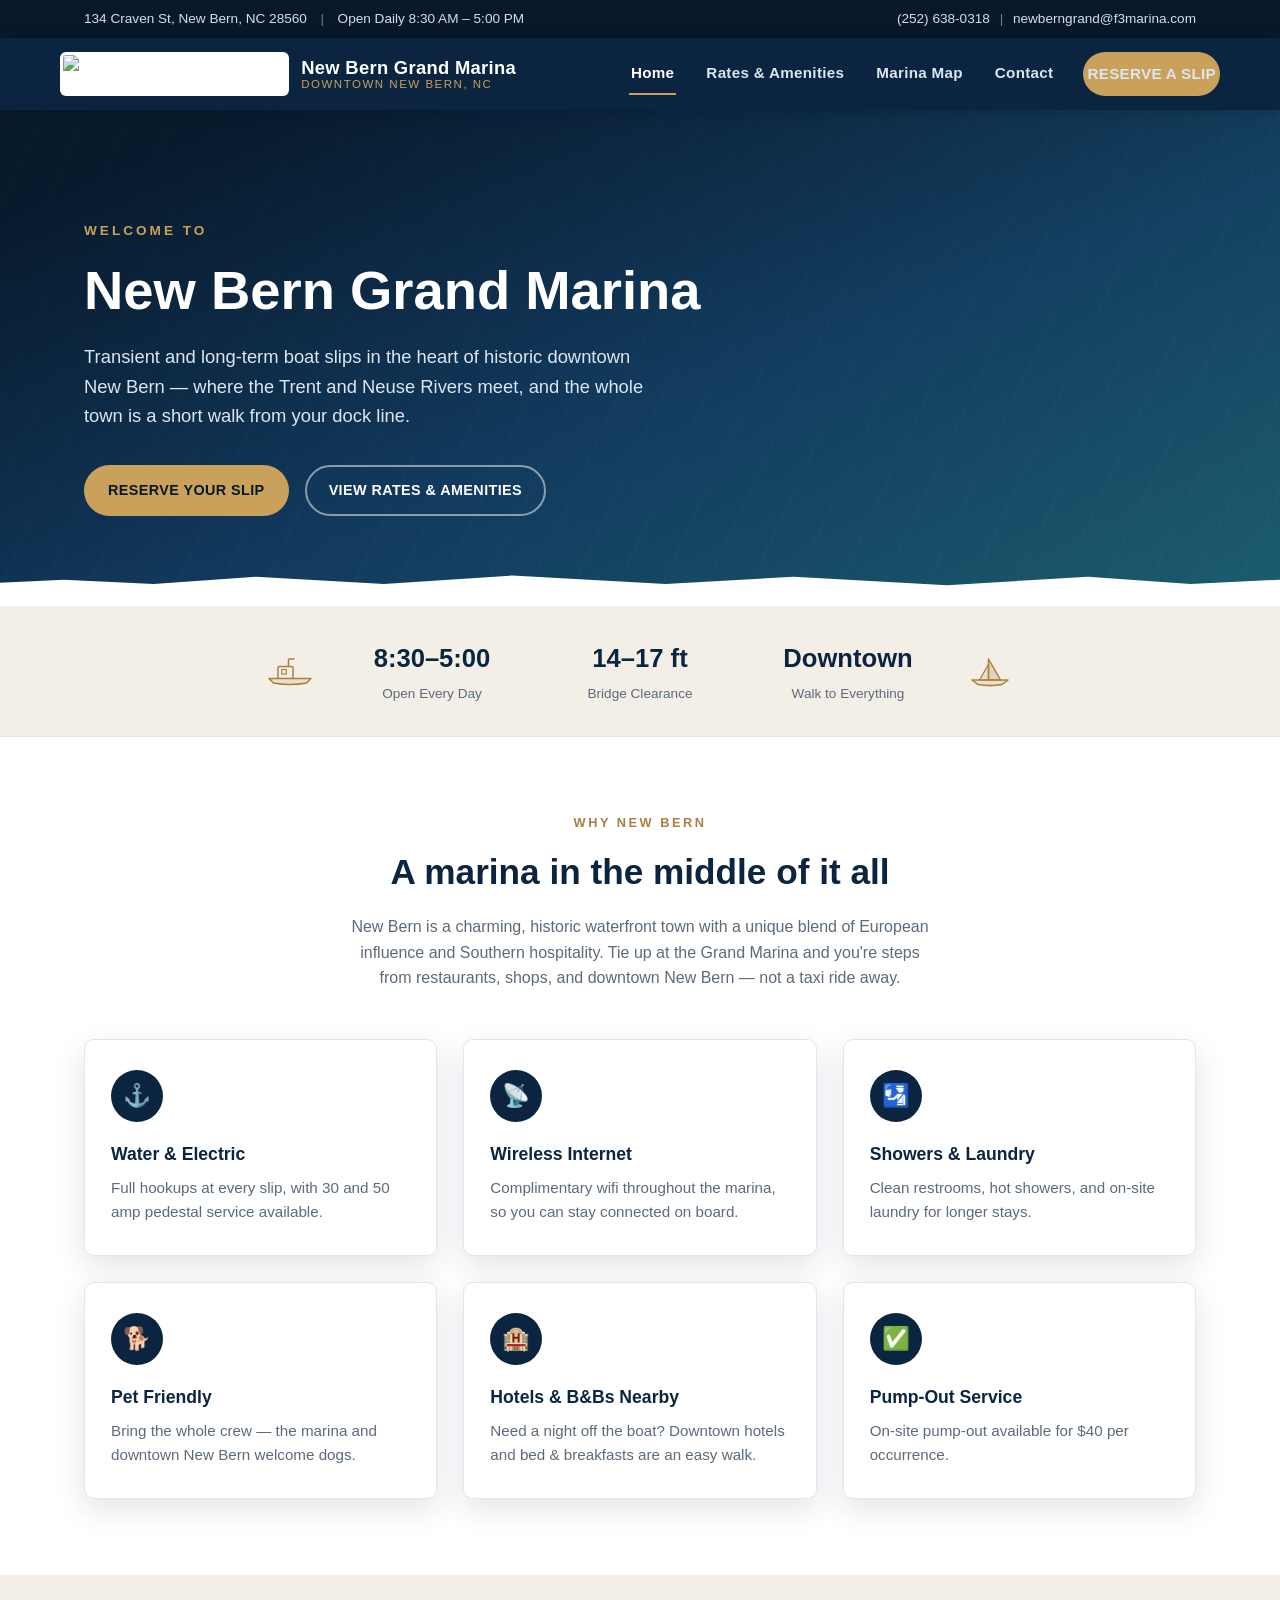
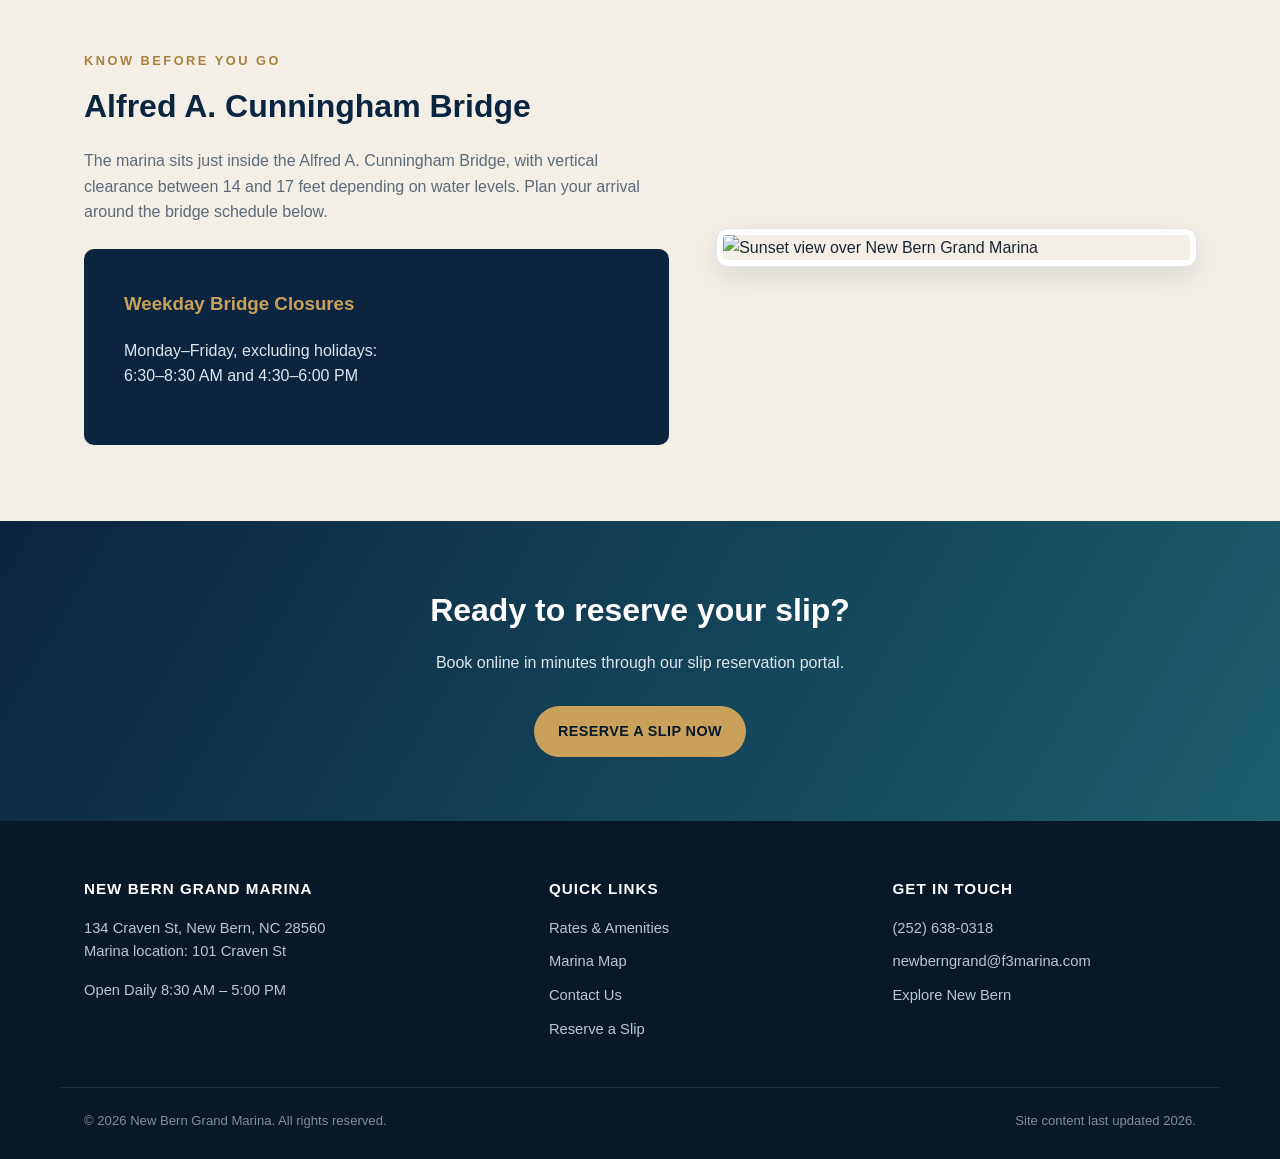
==== index.html @ 6dd8c576 "Remove BoatUS discount stat, add trawler/sailboat bookend icons Co-Authored-By: Claude Sonnet 5 <nor" ====
<!DOCTYPE html>
<html lang="en">
<head>
<meta charset="UTF-8">
<meta name="viewport" content="width=device-width, initial-scale=1.0">
<title>New Bern Grand Marina | Downtown New Bern, NC</title>
<meta name="description" content="New Bern Grand Marina — transient and long-term boat slips in the heart of historic downtown New Bern, North Carolina. Reserve your slip today.">
<link rel="stylesheet" href="style.css">
</head>
<body>

<div class="topbar">
  <div class="container">
    <div>134 Craven St, New Bern, NC 28560 &nbsp;<span class="sep">|</span>&nbsp; Open Daily 8:30 AM &ndash; 5:00 PM</div>
    <div><a href="tel:+12526380318">(252) 638-0318</a> <span class="sep">|</span> <a href="mailto:newberngrand@f3marina.com">newberngrand@f3marina.com</a></div>
  </div>
</div>

<header class="site-header">
  <div class="container nav-wrap">
    <a href="index.html" class="brand">
      <img src="https://nbgmyc.com/wp-content/uploads/2025/06/logo.png" alt="New Bern Grand Marina logo">
      <span class="brand-text">
        <span class="name">New Bern Grand Marina</span>
        <span class="tag">Downtown New Bern, NC</span>
      </span>
    </a>
    <button class="nav-toggle" aria-label="Toggle menu" onclick="document.querySelector('.main-nav').classList.toggle('open')">&#9776;</button>
    <nav class="main-nav">
      <a href="index.html" class="active">Home</a>
      <a href="rates.html">Rates &amp; Amenities</a>
      <a href="marina-map.html">Marina Map</a>
      <a href="contact.html">Contact</a>
      <a href="https://customer.marinago.com/fss2zz08/public" class="btn btn-gold nav-cta" target="_blank" rel="noopener">Reserve a Slip</a>
    </nav>
  </div>
</header>

<section class="hero">
  <div class="container">
    <div class="hero-eyebrow">Welcome to</div>
    <h1>New Bern Grand Marina</h1>
    <p class="lead">Transient and long-term boat slips in the heart of historic downtown New Bern &mdash; where the Trent and Neuse Rivers meet, and the whole town is a short walk from your dock line.</p>
    <div class="hero-ctas">
      <a href="https://customer.marinago.com/fss2zz08/public" class="btn btn-gold" target="_blank" rel="noopener">Reserve Your Slip</a>
      <a href="rates.html" class="btn btn-outline">View Rates &amp; Amenities</a>
    </div>
  </div>
</section>

<div class="facts">
  <div class="container facts-row">
    <div class="boat-icon" aria-hidden="true">
      <svg viewBox="0 0 64 48" xmlns="http://www.w3.org/2000/svg">
        <path d="M4 34 L60 34 L54 40 Q32 44 10 40 Z" fill="currentColor" opacity="0.15"/>
        <path d="M4 34 L60 34 L54 40 Q32 44 10 40 Z" fill="none" stroke="currentColor" stroke-width="2" stroke-linejoin="round"/>
        <path d="M16 34 L16 20 Q16 18 18 18 L34 18 Q36 18 36 20 L36 34" fill="none" stroke="currentColor" stroke-width="2" stroke-linejoin="round"/>
        <rect x="21" y="22" width="6" height="6" fill="none" stroke="currentColor" stroke-width="1.6"/>
        <line x1="30" y1="18" x2="30" y2="8" stroke="currentColor" stroke-width="2"/>
        <line x1="30" y1="8" x2="38" y2="8" stroke="currentColor" stroke-width="2"/>
      </svg>
    </div>
    <div class="fact">
      <div class="num">8:30&ndash;5:00</div>
      <div class="label">Open Every Day</div>
    </div>
    <div class="fact">
      <div class="num">14&ndash;17 ft</div>
      <div class="label">Bridge Clearance</div>
    </div>
    <div class="fact">
      <div class="num">Downtown</div>
      <div class="label">Walk to Everything</div>
    </div>
    <div class="boat-icon" aria-hidden="true">
      <svg viewBox="0 0 64 48" xmlns="http://www.w3.org/2000/svg">
        <path d="M8 36 L56 36 L48 42 Q32 45 16 42 Z" fill="currentColor" opacity="0.15"/>
        <path d="M8 36 L56 36 L48 42 Q32 45 16 42 Z" fill="none" stroke="currentColor" stroke-width="2" stroke-linejoin="round"/>
        <path d="M30 8 L30 36 L46 36 Z" fill="currentColor" opacity="0.25"/>
        <path d="M30 8 L30 36 L46 36 Z" fill="none" stroke="currentColor" stroke-width="2" stroke-linejoin="round"/>
        <path d="M30 15 L30 36 L18 36 Z" fill="currentColor" opacity="0.15"/>
        <path d="M30 15 L30 36 L18 36 Z" fill="none" stroke="currentColor" stroke-width="1.6" stroke-linejoin="round"/>
      </svg>
    </div>
  </div>
</div>

<section>
  <div class="container section-head">
    <div class="eyebrow">Why New Bern</div>
    <h2>A marina in the middle of it all</h2>
    <p>New Bern is a charming, historic waterfront town with a unique blend of European influence and Southern hospitality. Tie up at the Grand Marina and you're steps from restaurants, shops, and downtown New Bern &mdash; not a taxi ride away.</p>
  </div>
  <div class="container grid-3">
    <div class="card">
      <div class="icon">&#9875;</div>
      <h3>Water &amp; Electric</h3>
      <p>Full hookups at every slip, with 30 and 50 amp pedestal service available.</p>
    </div>
    <div class="card">
      <div class="icon">&#128225;</div>
      <h3>Wireless Internet</h3>
      <p>Complimentary wifi throughout the marina, so you can stay connected on board.</p>
    </div>
    <div class="card">
      <div class="icon">&#128706;</div>
      <h3>Showers &amp; Laundry</h3>
      <p>Clean restrooms, hot showers, and on-site laundry for longer stays.</p>
    </div>
    <div class="card">
      <div class="icon">&#128021;</div>
      <h3>Pet Friendly</h3>
      <p>Bring the whole crew &mdash; the marina and downtown New Bern welcome dogs.</p>
    </div>
    <div class="card">
      <div class="icon">&#127976;</div>
      <h3>Hotels &amp; B&amp;Bs Nearby</h3>
      <p>Need a night off the boat? Downtown hotels and bed &amp; breakfasts are an easy walk.</p>
    </div>
    <div class="card">
      <div class="icon">&#9989;</div>
      <h3>Pump-Out Service</h3>
      <p>On-site pump-out available for $40 per occurrence.</p>
    </div>
  </div>
</section>

<section class="alt">
  <div class="container grid-2">
    <div>
      <div class="eyebrow" style="color:var(--gold-dark);text-transform:uppercase;letter-spacing:2.5px;font-weight:700;font-size:0.8rem;margin-bottom:10px;">Know Before You Go</div>
      <h2 style="color:var(--navy);font-size:clamp(1.5rem,3vw,2rem);margin:0 0 16px;">Alfred A. Cunningham Bridge</h2>
      <p style="color:var(--muted);">The marina sits just inside the Alfred A. Cunningham Bridge, with vertical clearance between 14 and 17 feet depending on water levels. Plan your arrival around the bridge schedule below.</p>
      <div class="callout" style="margin-top:24px;">
        <h3>Weekday Bridge Closures</h3>
        <p>Monday&ndash;Friday, excluding holidays:<br>
        6:30&ndash;8:30 AM and 4:30&ndash;6:00 PM</p>
      </div>
    </div>
    <div>
      <div class="photo-frame">
        <img src="https://nbgmyc.com/wp-content/uploads/2025/06/NewBernGrandSunset-scaled.jpg" alt="Sunset view over New Bern Grand Marina">
      </div>
    </div>
  </div>
</section>

<div class="cta-banner">
  <div class="container">
    <h2>Ready to reserve your slip?</h2>
    <p>Book online in minutes through our slip reservation portal.</p>
    <a href="https://customer.marinago.com/fss2zz08/public" class="btn btn-gold" target="_blank" rel="noopener">Reserve a Slip Now</a>
  </div>
</div>

<footer class="site-footer">
  <div class="container footer-grid">
    <div>
      <h4>New Bern Grand Marina</h4>
      <p>134 Craven St, New Bern, NC 28560<br>Marina location: 101 Craven St</p>
      <p>Open Daily 8:30 AM &ndash; 5:00 PM</p>
    </div>
    <div>
      <h4>Quick Links</h4>
      <a class="flink" href="rates.html">Rates &amp; Amenities</a>
      <a class="flink" href="marina-map.html">Marina Map</a>
      <a class="flink" href="contact.html">Contact Us</a>
      <a class="flink" href="https://customer.marinago.com/fss2zz08/public" target="_blank" rel="noopener">Reserve a Slip</a>
    </div>
    <div>
      <h4>Get In Touch</h4>
      <a class="flink" href="tel:+12526380318">(252) 638-0318</a>
      <a class="flink" href="mailto:newberngrand@f3marina.com">newberngrand@f3marina.com</a>
      <a class="flink" href="https://visitnewbern.com/" target="_blank" rel="noopener">Explore New Bern</a>
    </div>
  </div>
  <div class="container footer-bottom">
    <div>&copy; <span id="year"></span> New Bern Grand Marina. All rights reserved.</div>
    <div>Site content last updated 2026.</div>
  </div>
</footer>

<script>document.getElementById('year').textContent = new Date().getFullYear();</script>
</body>
</html>
---- style.css ----
/* New Bern Grand Marina — site styles */

:root {
  --navy: #0b2540;
  --navy-dark: #071829;
  --navy-mid: #123a5e;
  --teal: #1c5d6e;
  --gold: #c9a15a;
  --gold-dark: #a9803e;
  --sand: #f4efe6;
  --white: #ffffff;
  --ink: #1c2733;
  --muted: #5c6b7a;
  --line: #e2e6ea;
  --radius: 10px;
  --shadow: 0 10px 30px rgba(11, 37, 64, 0.12);
}

* { box-sizing: border-box; }

html { scroll-behavior: smooth; }

body {
  margin: 0;
  font-family: "Segoe UI", -apple-system, BlinkMacSystemFont, "Helvetica Neue", Arial, sans-serif;
  color: var(--ink);
  background: var(--white);
  line-height: 1.6;
}

img { max-width: 100%; display: block; }

a { color: inherit; text-decoration: none; }

.container {
  width: 100%;
  max-width: 1160px;
  margin: 0 auto;
  padding: 0 24px;
}

/* Top utility bar */
.topbar {
  background: var(--navy-dark);
  color: #cfe0ee;
  font-size: 0.85rem;
}
.topbar .container {
  display: flex;
  flex-wrap: wrap;
  gap: 8px 24px;
  align-items: center;
  justify-content: space-between;
  padding-top: 8px;
  padding-bottom: 8px;
}
.topbar a { color: #cfe0ee; }
.topbar a:hover { color: var(--gold); }
.topbar .sep { opacity: 0.5; margin: 0 6px; }

/* Header / nav */
header.site-header {
  background: var(--navy);
  box-shadow: 0 2px 12px rgba(0,0,0,0.15);
  position: sticky;
  top: 0;
  z-index: 50;
}
.nav-wrap {
  display: flex;
  align-items: center;
  justify-content: space-between;
  padding: 14px 0;
  gap: 20px;
}
.brand {
  display: flex;
  align-items: center;
  gap: 12px;
  color: var(--white);
}
.brand img {
  height: 44px;
  width: auto;
  background: var(--white);
  border-radius: 6px;
  padding: 3px;
}
.brand-text {
  display: flex;
  flex-direction: column;
  line-height: 1.15;
}
.brand-text .name {
  font-weight: 700;
  font-size: 1.15rem;
  letter-spacing: 0.3px;
}
.brand-text .tag {
  font-size: 0.72rem;
  color: var(--gold);
  text-transform: uppercase;
  letter-spacing: 1.5px;
}

nav.main-nav {
  display: flex;
  align-items: center;
  gap: 28px;
}
nav.main-nav a {
  color: #dce6f0;
  font-size: 0.95rem;
  font-weight: 600;
  letter-spacing: 0.3px;
  padding: 8px 2px;
  border-bottom: 2px solid transparent;
  transition: color 0.15s, border-color 0.15s;
  white-space: nowrap;
}
nav.main-nav a:hover,
nav.main-nav a.active {
  color: var(--white);
  border-bottom-color: var(--gold);
}

.btn {
  display: inline-block;
  padding: 12px 22px;
  border-radius: 999px;
  font-weight: 700;
  font-size: 0.9rem;
  letter-spacing: 0.4px;
  text-transform: uppercase;
  transition: transform 0.15s ease, box-shadow 0.15s ease, background 0.15s ease;
  border: 2px solid transparent;
}
.btn-gold {
  background: var(--gold);
  color: var(--navy-dark);
}
.btn-gold:hover {
  background: var(--gold-dark);
  transform: translateY(-1px);
  box-shadow: 0 6px 16px rgba(201,161,90,0.4);
}
.btn-outline {
  background: transparent;
  color: var(--white);
  border-color: rgba(255,255,255,0.5);
}
.btn-outline:hover {
  border-color: var(--white);
  background: rgba(255,255,255,0.08);
}

.nav-toggle {
  display: none;
  background: none;
  border: none;
  color: var(--white);
  font-size: 1.6rem;
  cursor: pointer;
}

/* Hero */
.hero {
  position: relative;
  color: var(--white);
  background:
    linear-gradient(160deg, rgba(7,24,41,0.88) 10%, rgba(18,58,94,0.72) 55%, rgba(28,93,110,0.65) 100%),
    repeating-linear-gradient(115deg, rgba(255,255,255,0.05) 0 2px, transparent 2px 40px),
    linear-gradient(120deg, #0b2540 0%, #123a5e 45%, #1c5d6e 100%);
  padding: 110px 0 90px;
  overflow: hidden;
}
.hero::after {
  content: "";
  position: absolute;
  left: 0; right: 0; bottom: -1px;
  height: 60px;
  background: var(--white);
  clip-path: polygon(0 60%, 5% 55%, 12% 62%, 20% 50%, 30% 62%, 40% 48%, 52% 62%, 62% 50%, 74% 64%, 85% 50%, 93% 62%, 100% 55%, 100% 100%, 0 100%);
}
.hero .container { position: relative; z-index: 2; }
.hero-eyebrow {
  color: var(--gold);
  text-transform: uppercase;
  letter-spacing: 3px;
  font-weight: 700;
  font-size: 0.85rem;
  margin-bottom: 18px;
}
.hero h1 {
  font-size: clamp(2.1rem, 4.5vw, 3.4rem);
  line-height: 1.15;
  margin: 0 0 20px;
  max-width: 720px;
}
.hero p.lead {
  font-size: 1.15rem;
  color: #dce6f0;
  max-width: 560px;
  margin: 0 0 34px;
}
.hero-ctas { display: flex; gap: 16px; flex-wrap: wrap; }

/* Quick facts strip */
.facts {
  background: var(--sand);
  border-bottom: 1px solid var(--line);
}
.facts .container {
  display: grid;
  grid-template-columns: repeat(4, 1fr);
  gap: 20px;
  padding-top: 32px;
  padding-bottom: 32px;
}
.facts .container.facts-row {
  display: flex;
  align-items: center;
  justify-content: center;
  flex-wrap: wrap;
  gap: 28px;
}
.fact {
  text-align: center;
  padding: 0 8px;
}
.facts-row .fact {
  flex: 0 1 180px;
}
.fact .num {
  font-size: 1.6rem;
  font-weight: 800;
  color: var(--navy);
}
.fact .label {
  font-size: 0.85rem;
  color: var(--muted);
  margin-top: 4px;
}
.boat-icon {
  flex: 0 0 auto;
  color: var(--gold-dark);
}
.boat-icon svg {
  width: 48px;
  height: 36px;
  display: block;
}

/* Sections */
section { padding: 76px 0; }
section.alt { background: var(--sand); }
.section-head {
  max-width: 640px;
  margin: 0 auto 48px;
  text-align: center;
}
.section-head .eyebrow {
  color: var(--gold-dark);
  text-transform: uppercase;
  letter-spacing: 2.5px;
  font-weight: 700;
  font-size: 0.8rem;
  margin-bottom: 10px;
}
.section-head h2 {
  font-size: clamp(1.6rem, 3vw, 2.2rem);
  color: var(--navy);
  margin: 0 0 14px;
}
.section-head p {
  color: var(--muted);
  margin: 0;
}

/* Amenity cards */
.grid-3 {
  display: grid;
  grid-template-columns: repeat(3, 1fr);
  gap: 26px;
}
.grid-2 {
  display: grid;
  grid-template-columns: 1.1fr 0.9fr;
  gap: 48px;
  align-items: center;
}
.card {
  background: var(--white);
  border: 1px solid var(--line);
  border-radius: var(--radius);
  padding: 30px 26px;
  box-shadow: var(--shadow);
}
.card .icon {
  width: 52px;
  height: 52px;
  border-radius: 50%;
  background: var(--navy);
  color: var(--gold);
  display: flex;
  align-items: center;
  justify-content: center;
  font-size: 1.4rem;
  margin-bottom: 18px;
}
.card h3 {
  margin: 0 0 8px;
  color: var(--navy);
  font-size: 1.1rem;
}
.card p {
  margin: 0;
  color: var(--muted);
  font-size: 0.95rem;
}

/* Info callout */
.callout {
  background: var(--navy);
  color: var(--white);
  border-radius: var(--radius);
  padding: 40px;
}
.callout h3 { color: var(--gold); margin-top: 0; }
.callout p { color: #dce6f0; }

/* Photo frame */
.photo-frame {
  border-radius: var(--radius);
  overflow: hidden;
  box-shadow: var(--shadow);
  border: 6px solid var(--white);
  outline: 1px solid var(--line);
}

/* Rates table */
.rates-table {
  width: 100%;
  border-collapse: collapse;
  background: var(--white);
  border-radius: var(--radius);
  overflow: hidden;
  box-shadow: var(--shadow);
}
.rates-table th, .rates-table td {
  padding: 16px 20px;
  text-align: left;
  border-bottom: 1px solid var(--line);
}
.rates-table th {
  background: var(--navy);
  color: var(--white);
  font-size: 0.85rem;
  text-transform: uppercase;
  letter-spacing: 0.5px;
}
.rates-table tr:last-child td { border-bottom: none; }
.rates-table td.price {
  font-weight: 700;
  color: var(--navy);
  white-space: nowrap;
}
.note-list {
  margin-top: 26px;
  padding: 22px 24px;
  background: var(--sand);
  border-left: 4px solid var(--gold);
  border-radius: 6px;
}
.note-list ul { margin: 8px 0 0; padding-left: 20px; color: var(--muted); }
.note-list p:first-child { margin-top: 0; font-weight: 700; color: var(--navy); }

/* CTA banner */
.cta-banner {
  background: linear-gradient(120deg, var(--navy) 0%, var(--teal) 100%);
  color: var(--white);
  text-align: center;
  padding: 64px 0;
}
.cta-banner h2 { margin: 0 0 14px; font-size: clamp(1.5rem, 3vw, 2rem); }
.cta-banner p { color: #dce6f0; margin: 0 0 30px; }

/* Contact page */
.contact-grid {
  display: grid;
  grid-template-columns: 1fr 1fr;
  gap: 40px;
}
.contact-card {
  background: var(--white);
  border: 1px solid var(--line);
  border-radius: var(--radius);
  padding: 28px;
  box-shadow: var(--shadow);
  margin-bottom: 20px;
}
.contact-card h3 {
  color: var(--navy);
  margin-top: 0;
  font-size: 1.05rem;
}
.contact-card .row {
  display: flex;
  gap: 12px;
  margin-bottom: 10px;
  font-size: 0.96rem;
}
.contact-card .row strong { color: var(--navy); min-width: 82px; display: inline-block; }
.map-embed {
  border-radius: var(--radius);
  overflow: hidden;
  box-shadow: var(--shadow);
  border: 1px solid var(--line);
}
.map-embed iframe { width: 100%; height: 260px; border: 0; display: block; }

/* Footer */
footer.site-footer {
  background: var(--navy-dark);
  color: #b7c6d4;
  padding: 56px 0 28px;
}
.footer-grid {
  display: grid;
  grid-template-columns: 1.4fr 1fr 1fr;
  gap: 40px;
  padding-bottom: 36px;
  border-bottom: 1px solid rgba(255,255,255,0.1);
}
.footer-grid h4 {
  color: var(--white);
  font-size: 0.95rem;
  text-transform: uppercase;
  letter-spacing: 1px;
  margin: 0 0 16px;
}
.footer-grid p, .footer-grid a { color: #b7c6d4; font-size: 0.92rem; }
.footer-grid a:hover { color: var(--gold); }
.footer-grid .flink { display: block; margin-bottom: 10px; }
.footer-bottom {
  padding-top: 22px;
  display: flex;
  justify-content: space-between;
  flex-wrap: wrap;
  gap: 10px;
  font-size: 0.82rem;
  color: #7c8ea0;
}

/* Page hero (interior pages) */
.page-hero {
  background: linear-gradient(120deg, var(--navy) 0%, var(--navy-mid) 100%);
  color: var(--white);
  padding: 64px 0 54px;
}
.page-hero .eyebrow {
  color: var(--gold);
  text-transform: uppercase;
  letter-spacing: 2.5px;
  font-weight: 700;
  font-size: 0.8rem;
  margin-bottom: 12px;
}
.page-hero h1 { margin: 0; font-size: clamp(1.8rem, 3.5vw, 2.6rem); }
.page-hero p { color: #dce6f0; margin: 12px 0 0; max-width: 560px; }

.map-caption {
  text-align: center;
  color: var(--muted);
  margin-top: 16px;
  font-size: 0.92rem;
}

/* Responsive */
@media (max-width: 900px) {
  .grid-3 { grid-template-columns: 1fr 1fr; }
  .grid-2 { grid-template-columns: 1fr; }
  .contact-grid { grid-template-columns: 1fr; }
  .footer-grid { grid-template-columns: 1fr 1fr; }
  .facts .container { grid-template-columns: 1fr 1fr; }
  .boat-icon { display: none; }
}

@media (max-width: 720px) {
  nav.main-nav {
    position: absolute;
    top: 100%;
    left: 0;
    right: 0;
    background: var(--navy);
    flex-direction: column;
    align-items: flex-start;
    padding: 12px 24px 20px;
    gap: 14px;
    display: none;
    box-shadow: 0 12px 20px rgba(0,0,0,0.2);
  }
  nav.main-nav.open { display: flex; }
  .nav-toggle { display: block; }
  .nav-cta { display: none; }
  .grid-3 { grid-template-columns: 1fr; }
  .footer-grid { grid-template-columns: 1fr; }
  .facts .container { grid-template-columns: 1fr 1fr; }
  .hero { padding: 80px 0 70px; }
}
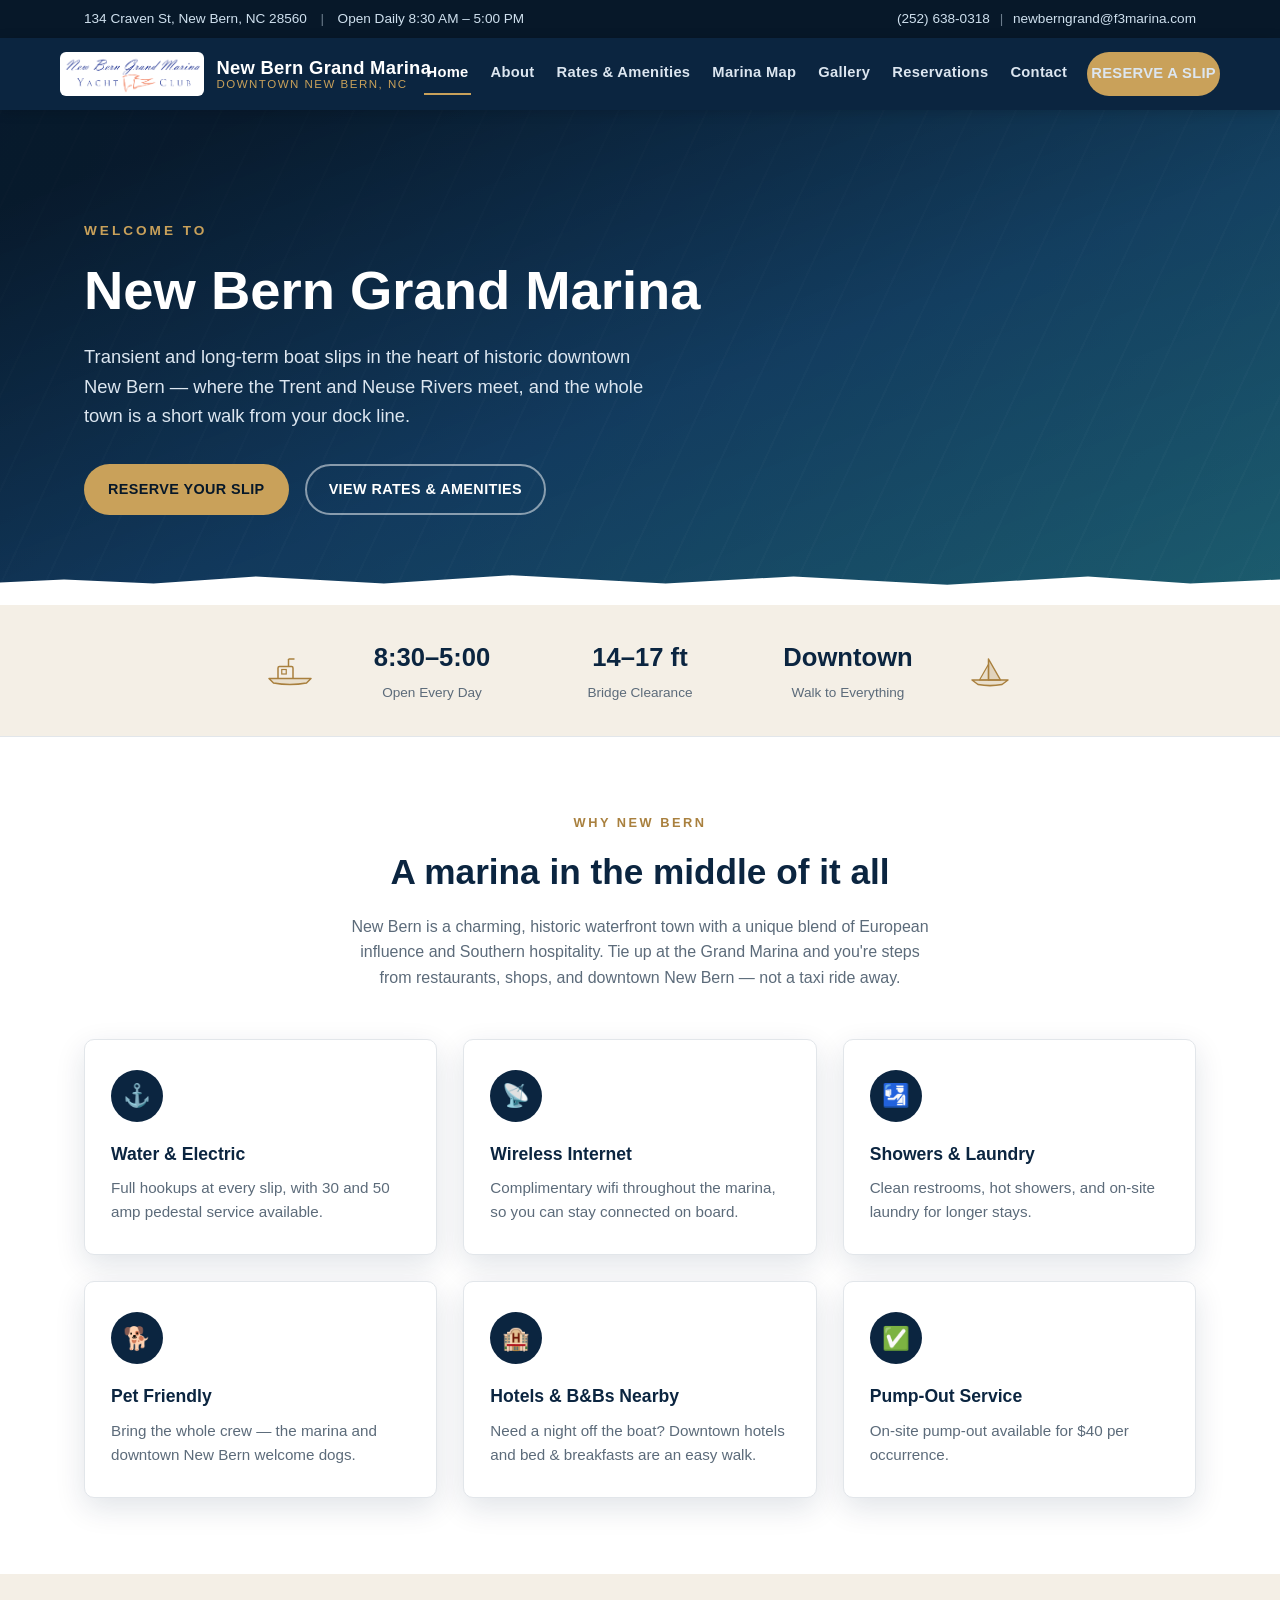
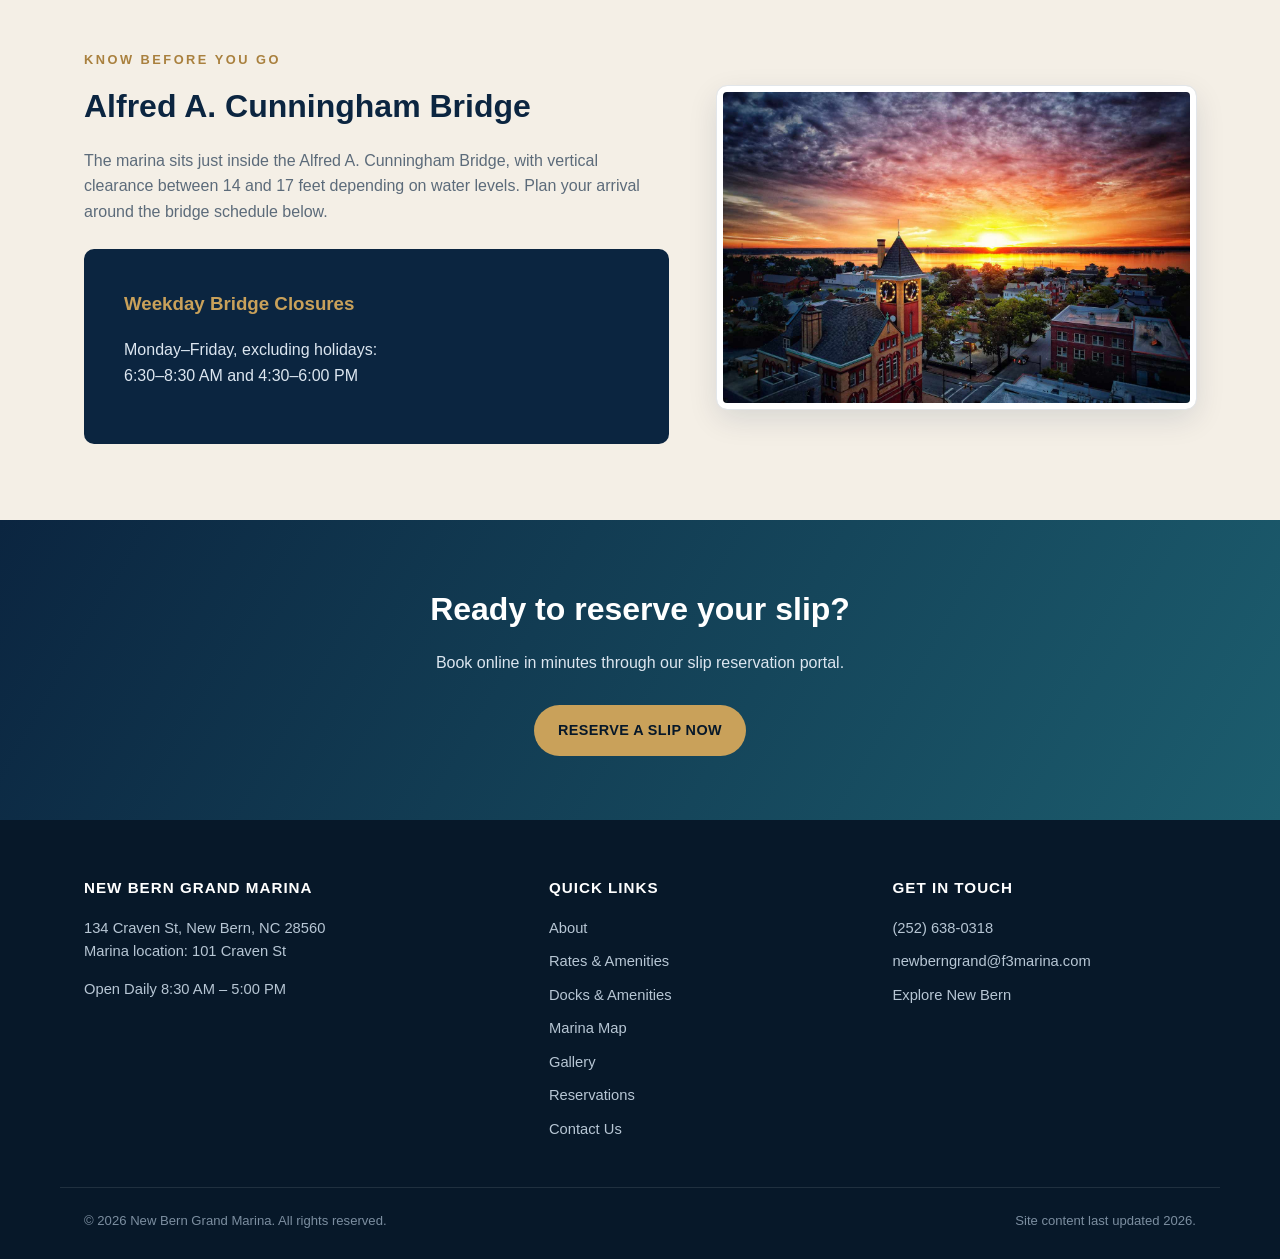
==== commit 991ed27d: "Add real photos and About/Amenities/Gallery/Reservations pages Pulls real local photo assets and exp" ====
--- a/index.html
+++ b/index.html
@@ -19,7 +19,7 @@
 <header class="site-header">
   <div class="container nav-wrap">
     <a href="index.html" class="brand">
-      <img src="https://nbgmyc.com/wp-content/uploads/2025/06/logo.png" alt="New Bern Grand Marina logo">
+      <img src="images/logo.png" alt="New Bern Grand Marina logo">
       <span class="brand-text">
         <span class="name">New Bern Grand Marina</span>
         <span class="tag">Downtown New Bern, NC</span>
@@ -28,8 +28,11 @@
     <button class="nav-toggle" aria-label="Toggle menu" onclick="document.querySelector('.main-nav').classList.toggle('open')">&#9776;</button>
     <nav class="main-nav">
       <a href="index.html" class="active">Home</a>
+      <a href="about.html">About</a>
       <a href="rates.html">Rates &amp; Amenities</a>
       <a href="marina-map.html">Marina Map</a>
+      <a href="gallery.html">Gallery</a>
+      <a href="reservations.html">Reservations</a>
       <a href="contact.html">Contact</a>
       <a href="https://customer.marinago.com/fss2zz08/public" class="btn btn-gold nav-cta" target="_blank" rel="noopener">Reserve a Slip</a>
     </nav>
@@ -139,7 +142,7 @@
     </div>
     <div>
       <div class="photo-frame">
-        <img src="https://nbgmyc.com/wp-content/uploads/2025/06/NewBernGrandSunset-scaled.jpg" alt="Sunset view over New Bern Grand Marina">
+        <img src="images/downtown-sunset.jpeg" alt="Sunset view over New Bern Grand Marina">
       </div>
     </div>
   </div>
@@ -162,10 +165,13 @@
     </div>
     <div>
       <h4>Quick Links</h4>
+      <a class="flink" href="about.html">About</a>
       <a class="flink" href="rates.html">Rates &amp; Amenities</a>
+      <a class="flink" href="amenities.html">Docks &amp; Amenities</a>
       <a class="flink" href="marina-map.html">Marina Map</a>
+      <a class="flink" href="gallery.html">Gallery</a>
+      <a class="flink" href="reservations.html">Reservations</a>
       <a class="flink" href="contact.html">Contact Us</a>
-      <a class="flink" href="https://customer.marinago.com/fss2zz08/public" target="_blank" rel="noopener">Reserve a Slip</a>
     </div>
     <div>
       <h4>Get In Touch</h4>
--- a/style.css
+++ b/style.css
@@ -95,22 +95,24 @@
   font-weight: 700;
   font-size: 1.15rem;
   letter-spacing: 0.3px;
+  white-space: nowrap;
 }
 .brand-text .tag {
   font-size: 0.72rem;
   color: var(--gold);
   text-transform: uppercase;
   letter-spacing: 1.5px;
+  white-space: nowrap;
 }
 
 nav.main-nav {
   display: flex;
   align-items: center;
-  gap: 28px;
+  gap: 18px;
 }
 nav.main-nav a {
   color: #dce6f0;
-  font-size: 0.95rem;
+  font-size: 0.92rem;
   font-weight: 600;
   letter-spacing: 0.3px;
   padding: 8px 2px;
@@ -385,6 +387,64 @@
 .cta-banner h2 { margin: 0 0 14px; font-size: clamp(1.5rem, 3vw, 2rem); }
 .cta-banner p { color: #dce6f0; margin: 0 0 30px; }
 
+/* Ghost link (for light backgrounds) */
+.btn-ghost {
+  display: inline-flex;
+  align-items: center;
+  gap: 8px;
+  color: var(--navy);
+  font-weight: 700;
+  font-size: 0.95rem;
+  border-bottom: 2px solid var(--gold);
+  padding-bottom: 2px;
+}
+.btn-ghost:hover { color: var(--gold-dark); }
+
+/* Checklist */
+.list-check {
+  list-style: none;
+  margin: 0;
+  padding: 0;
+}
+.list-check li {
+  display: flex;
+  align-items: flex-start;
+  gap: 12px;
+  margin-bottom: 14px;
+  color: var(--ink);
+}
+.list-check svg {
+  flex: 0 0 auto;
+  width: 20px;
+  height: 20px;
+  color: var(--gold-dark);
+  margin-top: 2px;
+}
+
+/* Gallery */
+.gallery-grid {
+  display: grid;
+  grid-template-columns: repeat(3, 1fr);
+  gap: 24px;
+}
+.gallery-grid .photo-frame img {
+  aspect-ratio: 4/3;
+  object-fit: cover;
+  width: 100%;
+}
+.gallery-caption {
+  text-align: center;
+  color: var(--muted);
+  font-size: 0.88rem;
+  margin: 10px 0 0;
+}
+@media (max-width: 900px) {
+  .gallery-grid { grid-template-columns: 1fr 1fr; }
+}
+@media (max-width: 600px) {
+  .gallery-grid { grid-template-columns: 1fr; }
+}
+
 /* Contact page */
 .contact-grid {
   display: grid;
@@ -486,7 +546,7 @@
   .boat-icon { display: none; }
 }
 
-@media (max-width: 720px) {
+@media (max-width: 1180px) {
   nav.main-nav {
     position: absolute;
     top: 100%;
@@ -502,9 +562,24 @@
   }
   nav.main-nav.open { display: flex; }
   .nav-toggle { display: block; }
-  .nav-cta { display: none; }
+  .nav-cta { margin-top: 6px; }
+}
+
+@media (max-width: 720px) {
   .grid-3 { grid-template-columns: 1fr; }
   .footer-grid { grid-template-columns: 1fr; }
   .facts .container { grid-template-columns: 1fr 1fr; }
   .hero { padding: 80px 0 70px; }
 }
+
+@media (max-width: 480px) {
+  .brand { min-width: 0; }
+  .brand-text { min-width: 0; overflow: hidden; }
+  .brand-text .name {
+    font-size: 0.95rem;
+    overflow: hidden;
+    text-overflow: ellipsis;
+  }
+  .brand-text .tag { display: none; }
+  .brand img { height: 36px; }
+}
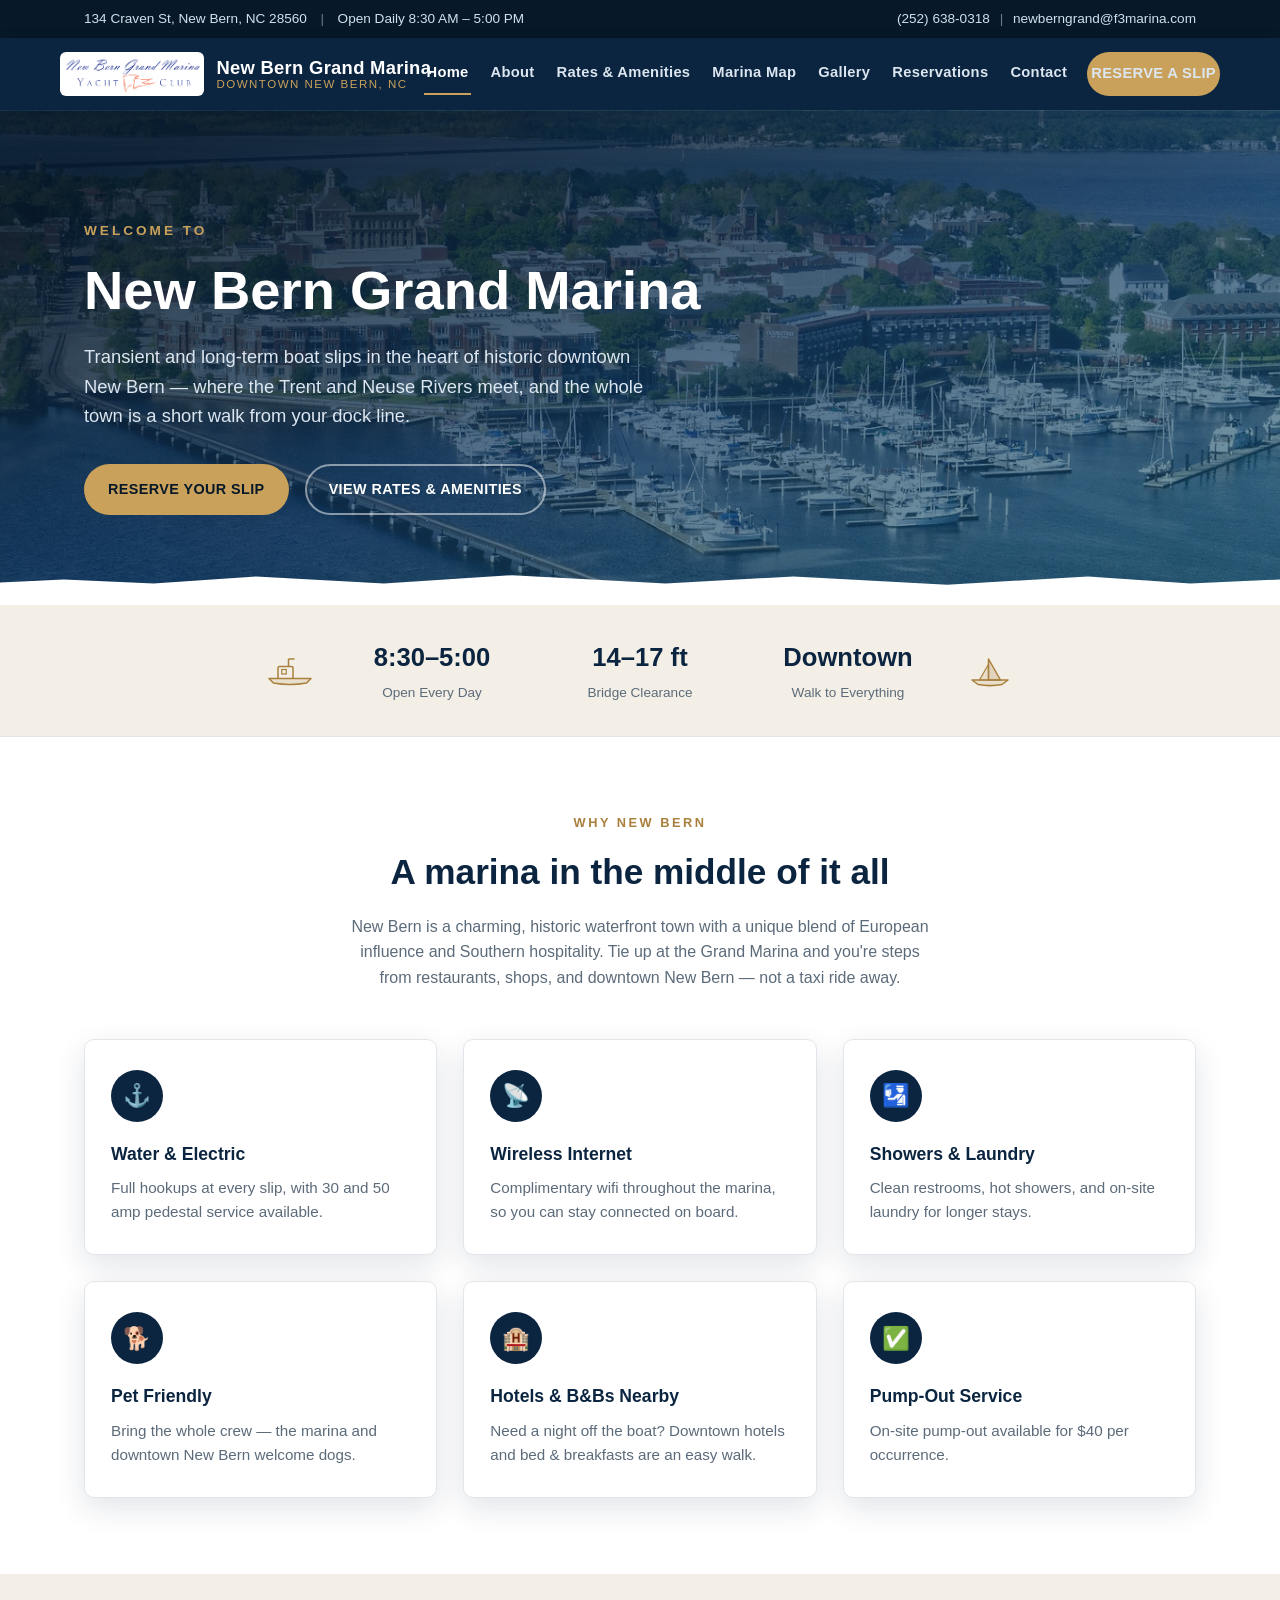
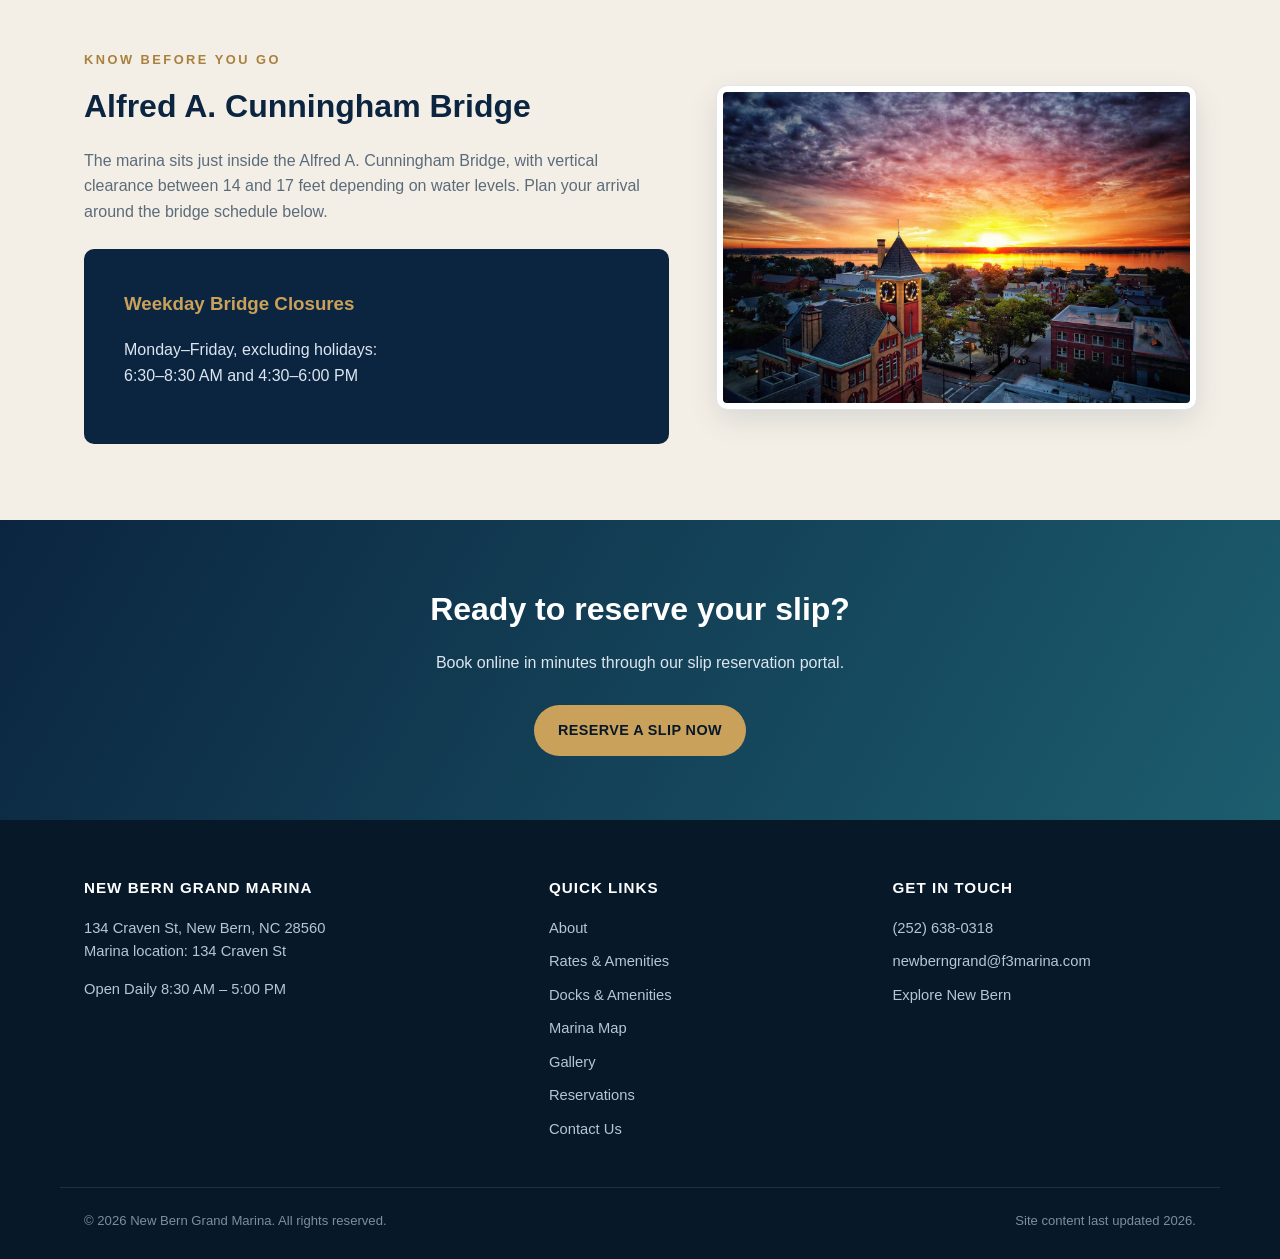
==== commit 7c77a890: "Correct remaining 101 Craven St references to 134 Craven St Co-Authored-By: Claude Sonnet 5 <noreply" ====
--- a/index.html
+++ b/index.html
@@ -160,7 +160,7 @@
   <div class="container footer-grid">
     <div>
       <h4>New Bern Grand Marina</h4>
-      <p>134 Craven St, New Bern, NC 28560<br>Marina location: 101 Craven St</p>
+      <p>134 Craven St, New Bern, NC 28560<br>Marina location: 134 Craven St</p>
       <p>Open Daily 8:30 AM &ndash; 5:00 PM</p>
     </div>
     <div>
--- a/style.css
+++ b/style.css
@@ -170,9 +170,10 @@
   position: relative;
   color: var(--white);
   background:
-    linear-gradient(160deg, rgba(7,24,41,0.88) 10%, rgba(18,58,94,0.72) 55%, rgba(28,93,110,0.65) 100%),
-    repeating-linear-gradient(115deg, rgba(255,255,255,0.05) 0 2px, transparent 2px 40px),
-    linear-gradient(120deg, #0b2540 0%, #123a5e 45%, #1c5d6e 100%);
+    linear-gradient(160deg, rgba(7,24,41,0.88) 10%, rgba(18,58,94,0.72) 55%, rgba(28,93,110,0.55) 100%),
+    url('images/waterview.png');
+  background-size: cover;
+  background-position: center 87%;
   padding: 110px 0 90px;
   overflow: hidden;
 }
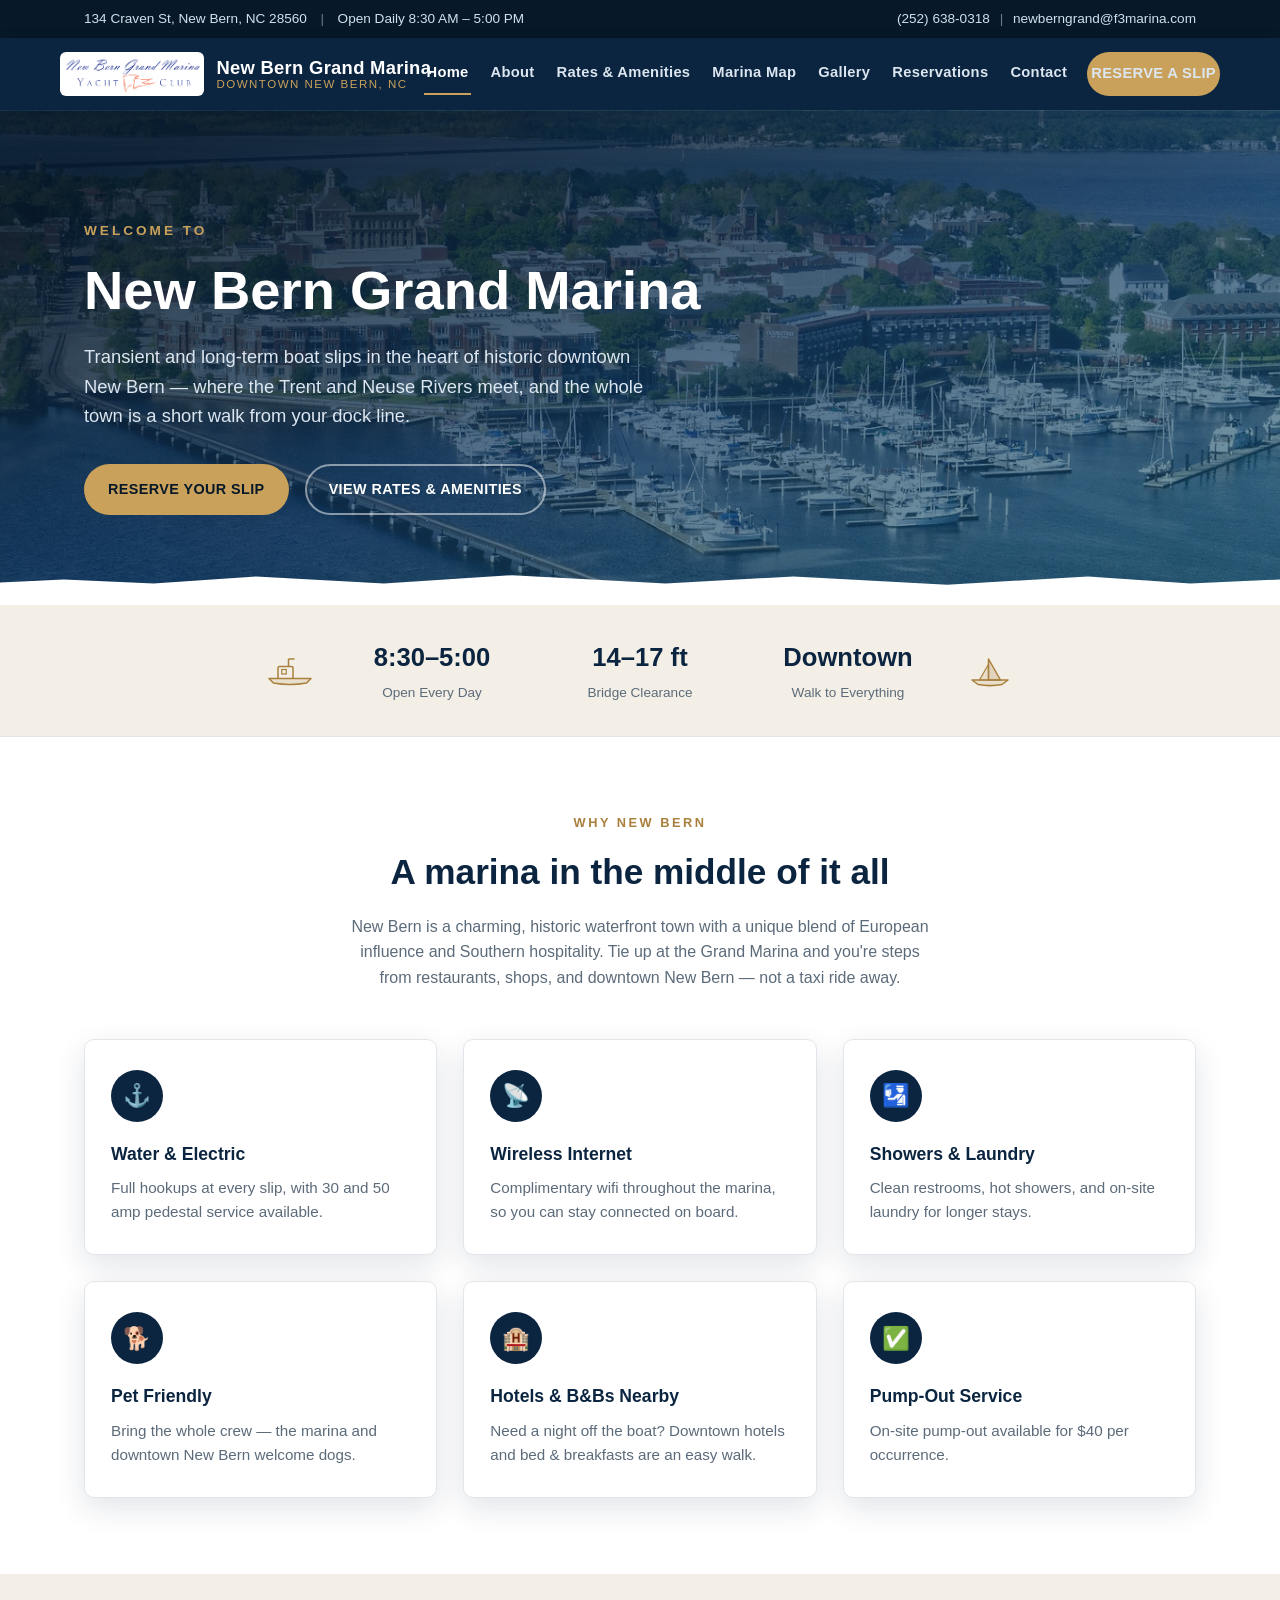
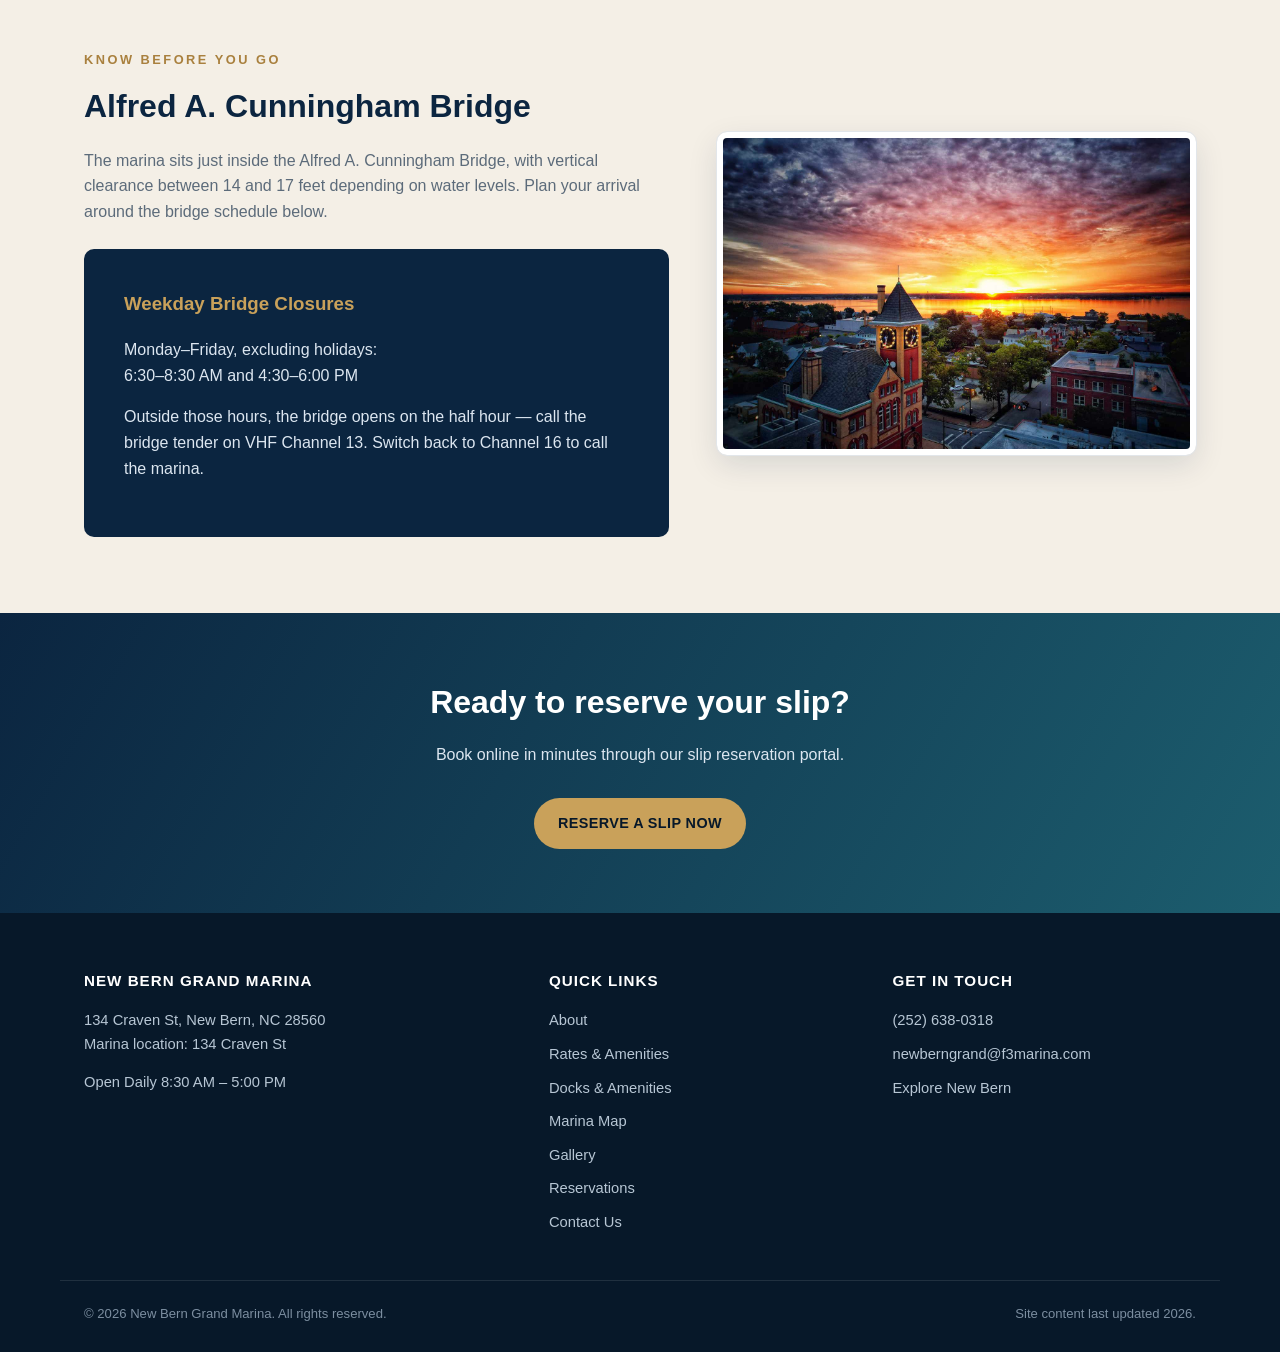
==== commit 7375ca75: "Add bridge opening/radio channel info to bridge closures callout Co-Authored-By: Claude Sonnet 5 <no" ====
--- a/index.html
+++ b/index.html
@@ -138,6 +138,7 @@
         <h3>Weekday Bridge Closures</h3>
         <p>Monday&ndash;Friday, excluding holidays:<br>
         6:30&ndash;8:30 AM and 4:30&ndash;6:00 PM</p>
+        <p style="margin-top:14px;">Outside those hours, the bridge opens on the half hour &mdash; call the bridge tender on VHF Channel 13. Switch back to Channel 16 to call the marina.</p>
       </div>
     </div>
     <div>
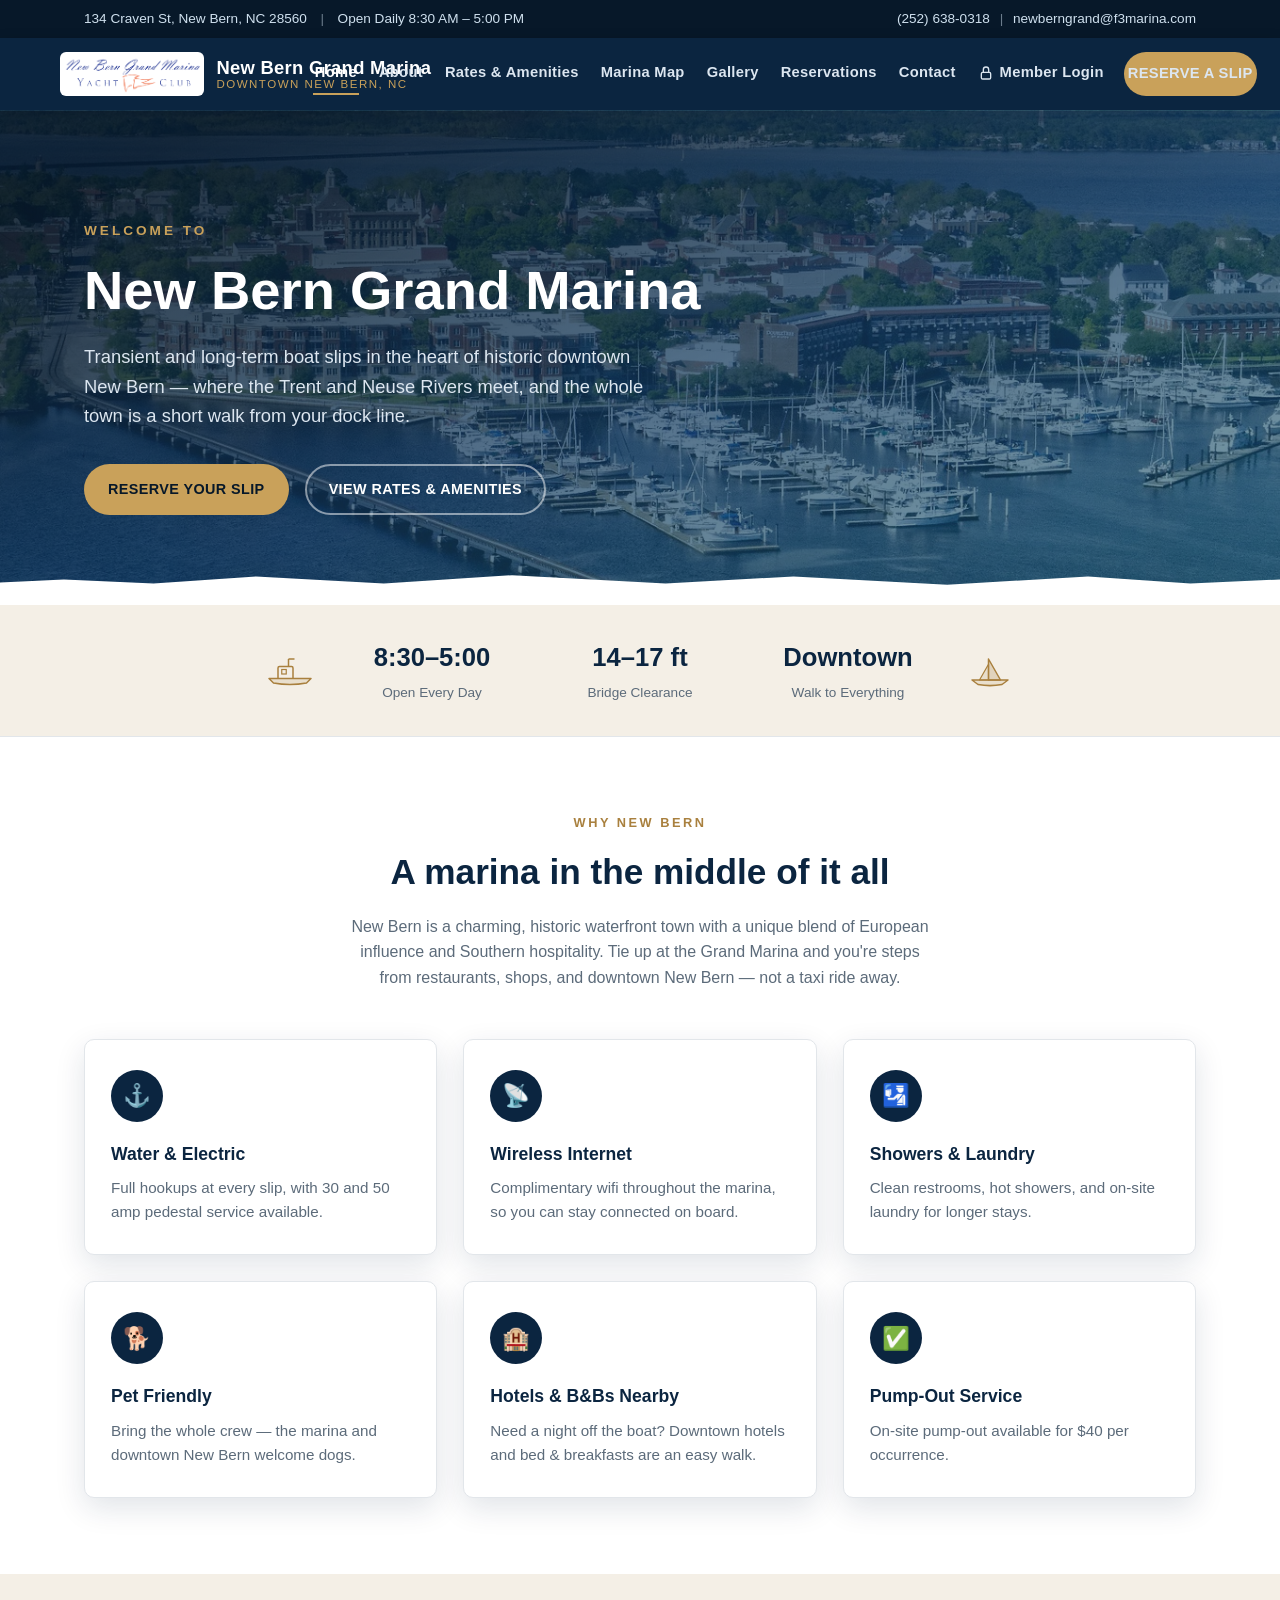
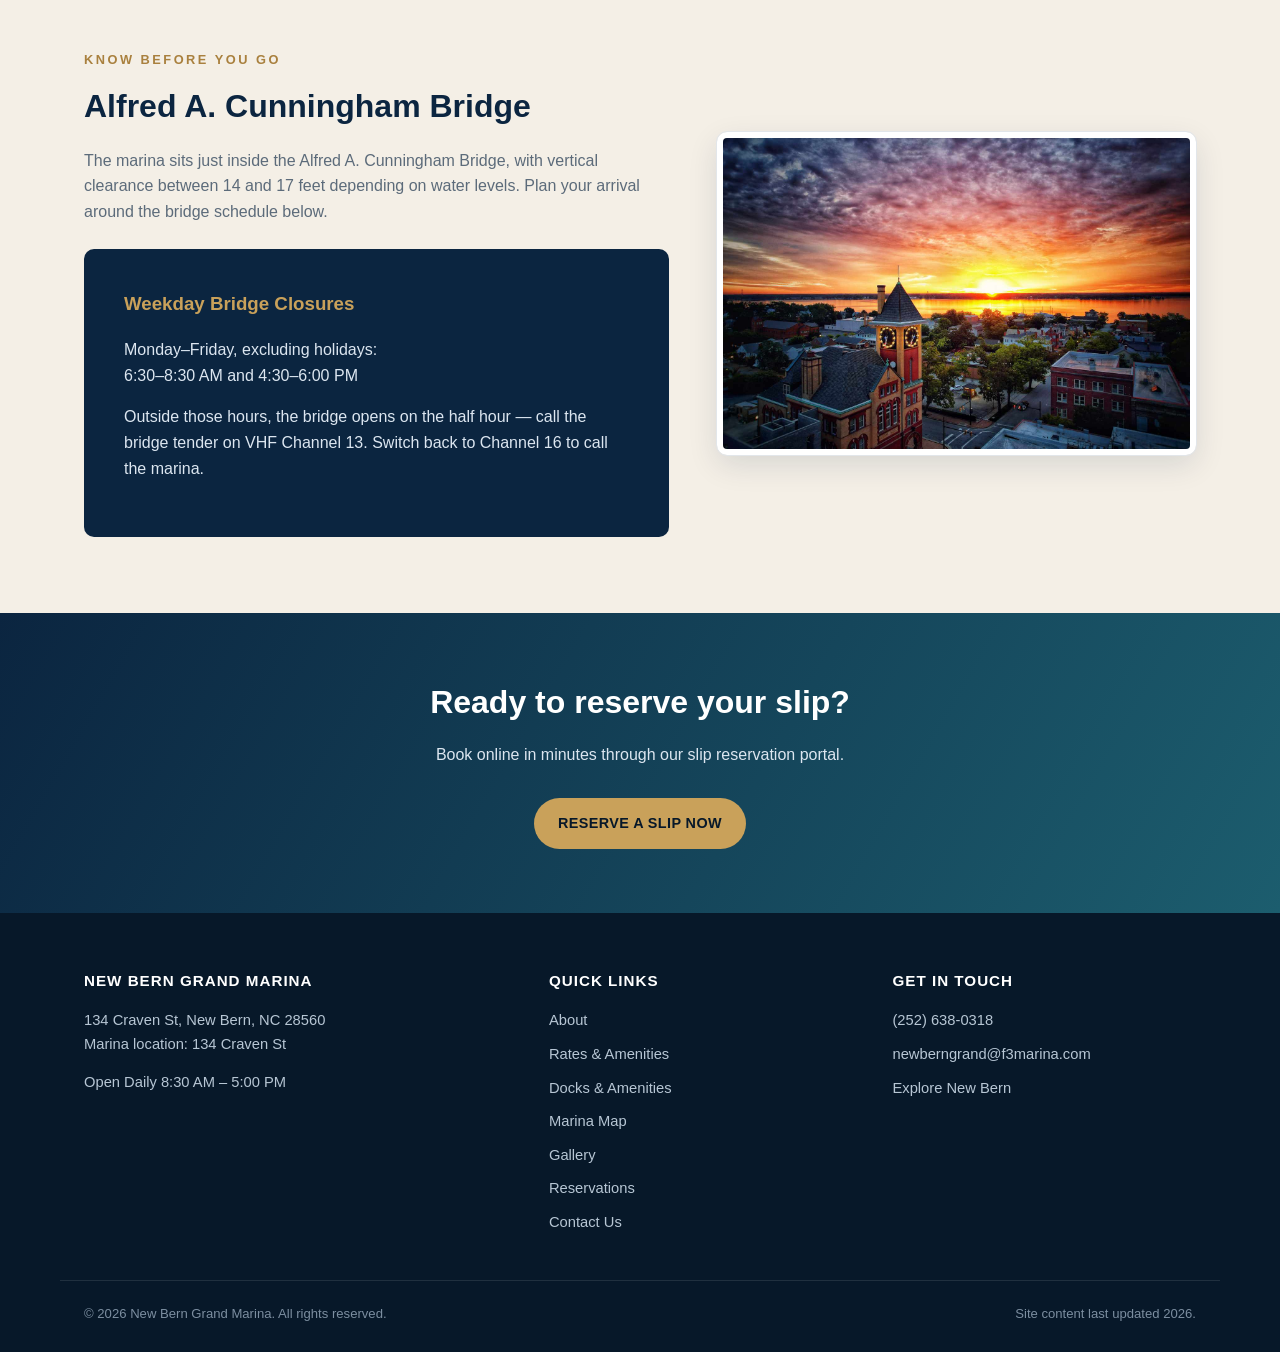
==== commit 57b5dc9e: "Add member login link with password-gated placeholder page Adds a Member Login item to the nav (show" ====
--- a/index.html
+++ b/index.html
@@ -34,6 +34,10 @@
       <a href="gallery.html">Gallery</a>
       <a href="reservations.html">Reservations</a>
       <a href="contact.html">Contact</a>
+      <a href="member-portal.html" id="memberLoginTrigger" class="member-login-link">
+        <svg viewBox="0 0 24 24" fill="none" stroke="currentColor" stroke-width="2" stroke-linecap="round" stroke-linejoin="round" aria-hidden="true"><rect x="5" y="11" width="14" height="10" rx="2"/><path d="M8 11V7a4 4 0 0 1 8 0v4"/></svg>
+        Member Login
+      </a>
       <a href="https://customer.marinago.com/fss2zz08/public" class="btn btn-gold nav-cta" target="_blank" rel="noopener">Reserve a Slip</a>
     </nav>
   </div>
@@ -128,7 +132,7 @@
   </div>
 </section>
 
-<section class="alt">
+<section class="alt" id="bridge">
   <div class="container grid-2">
     <div>
       <div class="eyebrow" style="color:var(--gold-dark);text-transform:uppercase;letter-spacing:2.5px;font-weight:700;font-size:0.8rem;margin-bottom:10px;">Know Before You Go</div>
@@ -182,11 +186,30 @@
     </div>
   </div>
   <div class="container footer-bottom">
-    <div>&copy; <span id="year"></span> New Bern Grand Marina. All rights reserved.</div>
+    <div><a href="website-setup-guide.pdf" target="_blank" rel="noopener" style="color:inherit;text-decoration:none;">&copy; <span id="year"></span> New Bern Grand Marina. All rights reserved.</a></div>
     <div>Site content last updated 2026.</div>
   </div>
 </footer>
 
+<nav class="mobile-action-bar" aria-label="Quick actions">
+  <a href="tel:+12526380318">
+    <svg viewBox="0 0 24 24" fill="none" stroke="currentColor" stroke-width="2" stroke-linecap="round" stroke-linejoin="round"><path d="M22 16.92v3a2 2 0 0 1-2.18 2 19.79 19.79 0 0 1-8.63-3.07 19.5 19.5 0 0 1-6-6 19.79 19.79 0 0 1-3.07-8.67A2 2 0 0 1 4.11 2h3a2 2 0 0 1 2 1.72c.127.96.361 1.903.7 2.81a2 2 0 0 1-.45 2.11L8.09 9.91a16 16 0 0 0 6 6l1.27-1.27a2 2 0 0 1 2.11-.45c.907.339 1.85.573 2.81.7A2 2 0 0 1 22 16.92z"/></svg>
+    <span>Call</span>
+  </a>
+  <a href="marina-map.html">
+    <svg viewBox="0 0 24 24" fill="none" stroke="currentColor" stroke-width="2" stroke-linecap="round" stroke-linejoin="round"><path d="M21 10c0 7-9 13-9 13s-9-6-9-13a9 9 0 0 1 18 0z"/><circle cx="12" cy="10" r="3"/></svg>
+    <span>Map</span>
+  </a>
+  <a href="index.html#bridge">
+    <svg viewBox="0 0 24 24" fill="none" stroke="currentColor" stroke-width="2" stroke-linecap="round" stroke-linejoin="round"><circle cx="12" cy="12" r="2"/><path d="M16.24 7.76a6 6 0 0 1 0 8.49M7.76 7.76a6 6 0 0 0 0 8.49M19.07 4.93a10 10 0 0 1 0 14.14M4.93 4.93a10 10 0 0 0 0 14.14"/></svg>
+    <span>Bridge</span>
+  </a>
+  <a href="https://customer.marinago.com/fss2zz08/public" class="primary" target="_blank" rel="noopener">
+    <svg viewBox="0 0 24 24" fill="none" stroke="currentColor" stroke-width="2" stroke-linecap="round" stroke-linejoin="round"><circle cx="12" cy="5" r="3"/><path d="M12 22V8"/><path d="M5 12H2a10 10 0 0 0 20 0h-3"/></svg>
+    <span>Reserve</span>
+  </a>
+</nav>
 <script>document.getElementById('year').textContent = new Date().getFullYear();</script>
+<script src="member-login.js"></script>
 </body>
 </html>
--- a/style.css
+++ b/style.css
@@ -162,6 +162,90 @@
   border: none;
   color: var(--white);
   font-size: 1.6rem;
+  cursor: pointer;
+}
+
+/* Member login link */
+.member-login-link {
+  display: inline-flex;
+  align-items: center;
+  gap: 6px;
+}
+.member-login-link svg {
+  width: 16px;
+  height: 16px;
+  flex: 0 0 auto;
+}
+
+/* Member login modal */
+.member-login-overlay {
+  display: none;
+  position: fixed;
+  inset: 0;
+  z-index: 200;
+  background: rgba(7, 24, 41, 0.65);
+  align-items: center;
+  justify-content: center;
+  padding: 20px;
+}
+.member-login-overlay.open {
+  display: flex;
+}
+.member-login-modal {
+  position: relative;
+  width: 100%;
+  max-width: 360px;
+  background: var(--white);
+  border-radius: var(--radius);
+  box-shadow: var(--shadow);
+  padding: 32px 28px 28px;
+}
+.member-login-modal h3 {
+  color: var(--navy);
+  margin: 0 0 8px;
+  font-size: 1.2rem;
+}
+.member-login-modal p {
+  color: var(--muted);
+  margin: 0 0 18px;
+  font-size: 0.92rem;
+}
+.member-login-close {
+  position: absolute;
+  top: 12px;
+  right: 14px;
+  background: none;
+  border: none;
+  font-size: 1.4rem;
+  line-height: 1;
+  color: var(--muted);
+  cursor: pointer;
+}
+.member-login-close:hover { color: var(--navy); }
+#memberLoginForm {
+  display: flex;
+  flex-direction: column;
+  gap: 14px;
+}
+#memberLoginPassword {
+  width: 100%;
+  padding: 12px 14px;
+  border: 1px solid var(--line);
+  border-radius: 8px;
+  font-size: 0.95rem;
+}
+#memberLoginPassword:focus {
+  outline: none;
+  border-color: var(--gold);
+}
+.member-login-error {
+  color: #b3392f;
+  font-size: 0.86rem;
+  margin: -4px 0 0;
+}
+#memberLoginForm button.btn {
+  width: 100%;
+  border: none;
   cursor: pointer;
 }
 
@@ -564,6 +648,17 @@
   nav.main-nav.open { display: flex; }
   .nav-toggle { display: block; }
   .nav-cta { margin-top: 6px; }
+
+  /* Surface Marina Map & Reservations near the top of the mobile menu */
+  nav.main-nav a:nth-child(1) { order: 1; }
+  nav.main-nav a:nth-child(2) { order: 4; }
+  nav.main-nav a:nth-child(3) { order: 5; }
+  nav.main-nav a:nth-child(4) { order: 2; }
+  nav.main-nav a:nth-child(5) { order: 6; }
+  nav.main-nav a:nth-child(6) { order: 3; }
+  nav.main-nav a:nth-child(7) { order: 7; }
+  nav.main-nav a:nth-child(8) { order: 9; }
+  nav.main-nav a:nth-child(9) { order: 8; }
 }
 
 @media (max-width: 720px) {
@@ -571,6 +666,47 @@
   .footer-grid { grid-template-columns: 1fr; }
   .facts .container { grid-template-columns: 1fr 1fr; }
   .hero { padding: 80px 0 70px; }
+}
+
+#bridge { scroll-margin-top: 110px; }
+
+/* Mobile quick-action bar */
+.mobile-action-bar { display: none; }
+@media (max-width: 720px) {
+  body { padding-bottom: 66px; }
+  .mobile-action-bar {
+    display: flex;
+    position: fixed;
+    left: 0;
+    right: 0;
+    bottom: 0;
+    z-index: 60;
+    background: var(--navy);
+    border-top: 1px solid rgba(255,255,255,0.1);
+    box-shadow: 0 -6px 18px rgba(0,0,0,0.25);
+  }
+  .mobile-action-bar a {
+    flex: 1;
+    display: flex;
+    flex-direction: column;
+    align-items: center;
+    justify-content: center;
+    gap: 3px;
+    padding: 9px 4px 8px;
+    color: #dce6f0;
+    font-size: 0.66rem;
+    font-weight: 700;
+    text-transform: uppercase;
+    letter-spacing: 0.3px;
+  }
+  .mobile-action-bar a svg {
+    width: 19px;
+    height: 19px;
+  }
+  .mobile-action-bar a.primary {
+    background: var(--gold);
+    color: var(--navy-dark);
+  }
 }
 
 @media (max-width: 480px) {
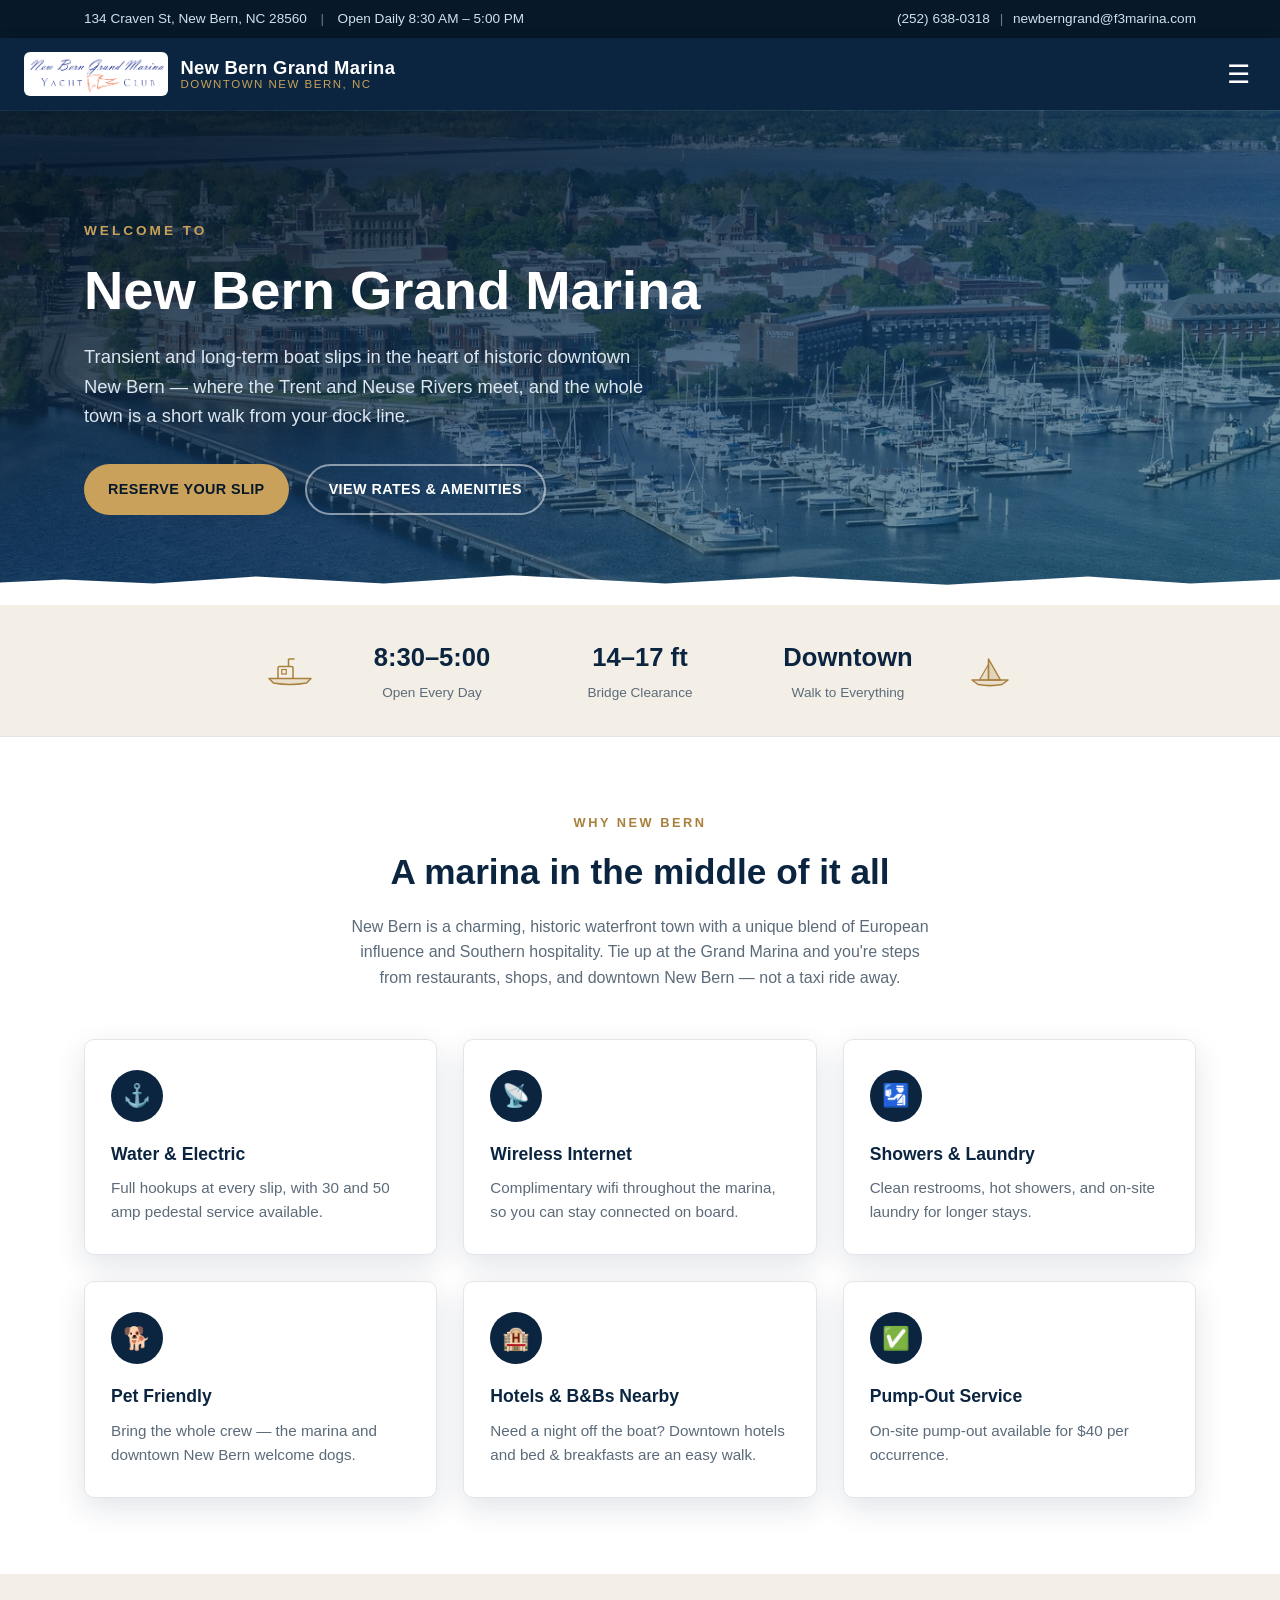
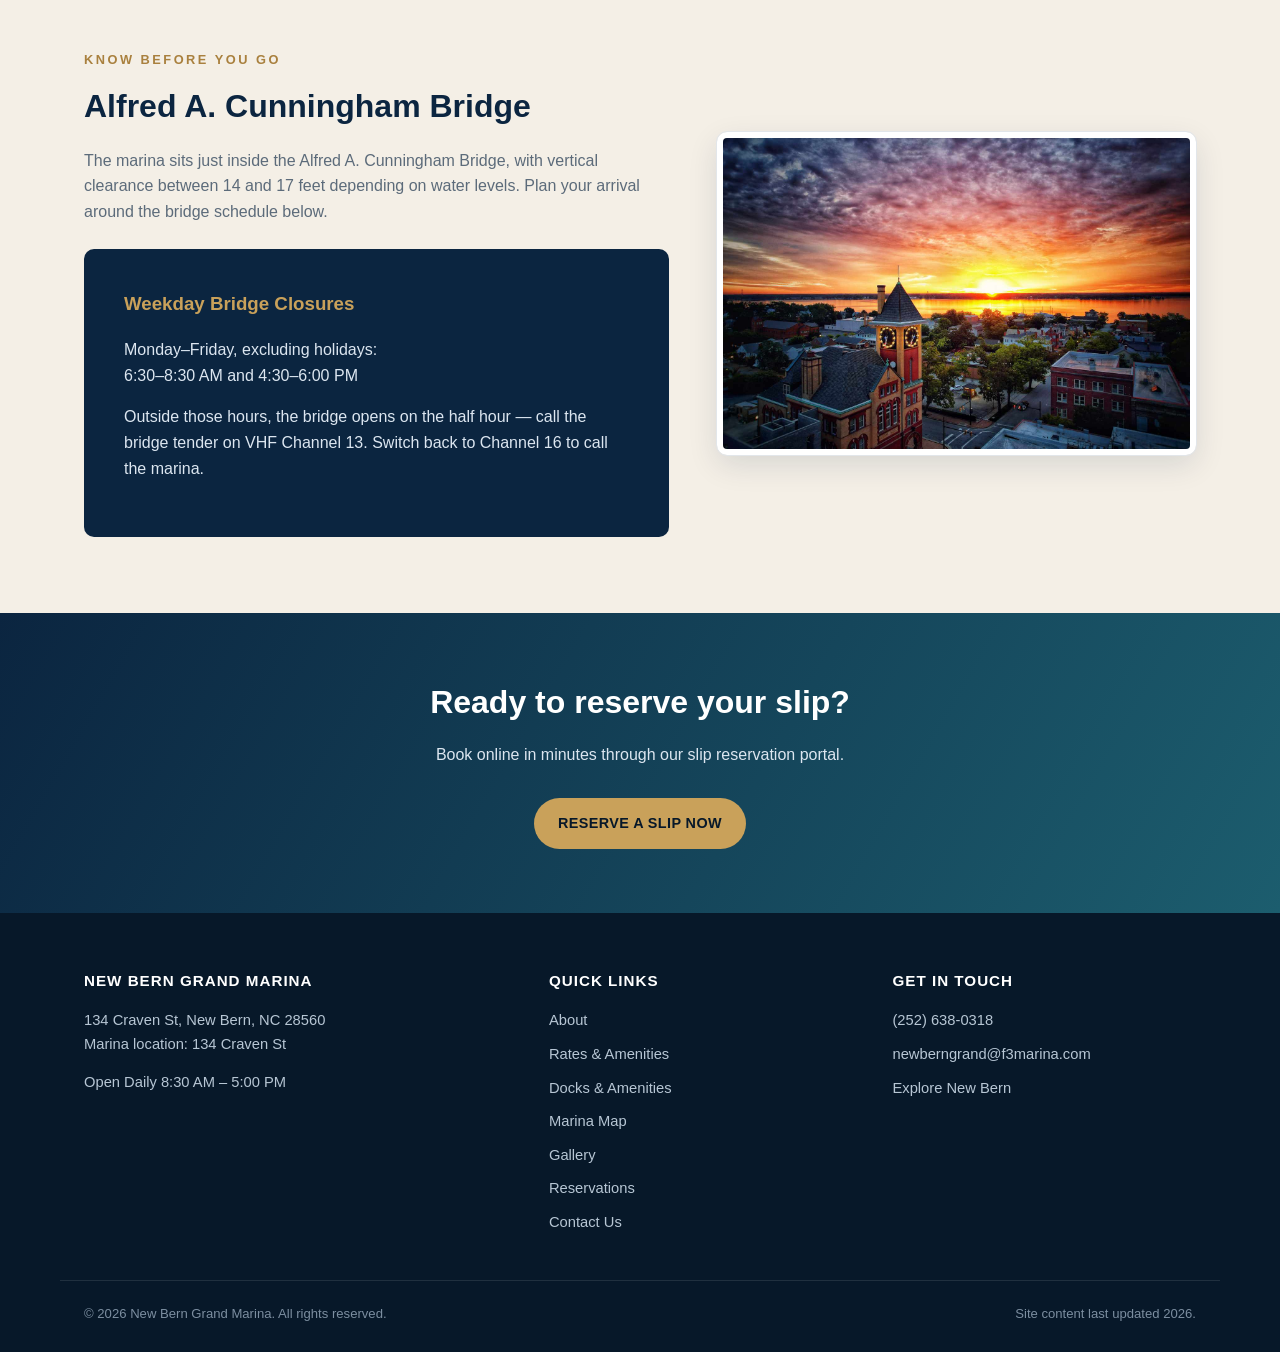
==== commit 347e2aef: "Fix header logo overlapping nav; drop redundant Reservations menu item The header needed more width " ====
--- a/index.html
+++ b/index.html
@@ -32,7 +32,6 @@
       <a href="rates.html">Rates &amp; Amenities</a>
       <a href="marina-map.html">Marina Map</a>
       <a href="gallery.html">Gallery</a>
-      <a href="reservations.html">Reservations</a>
       <a href="contact.html">Contact</a>
       <a href="member-portal.html" id="memberLoginTrigger" class="member-login-link">
         <svg viewBox="0 0 24 24" fill="none" stroke="currentColor" stroke-width="2" stroke-linecap="round" stroke-linejoin="round" aria-hidden="true"><rect x="5" y="11" width="14" height="10" rx="2"/><path d="M8 11V7a4 4 0 0 1 8 0v4"/></svg>
--- a/style.css
+++ b/style.css
@@ -70,11 +70,13 @@
   display: flex;
   align-items: center;
   justify-content: space-between;
-  padding: 14px 0;
+  max-width: 1320px;
+  padding: 14px 24px;
   gap: 20px;
 }
 .brand {
   display: flex;
+  flex-shrink: 0;
   align-items: center;
   gap: 12px;
   color: var(--white);
@@ -108,7 +110,7 @@
 nav.main-nav {
   display: flex;
   align-items: center;
-  gap: 18px;
+  gap: 16px;
 }
 nav.main-nav a {
   color: #dce6f0;
@@ -631,7 +633,7 @@
   .boat-icon { display: none; }
 }
 
-@media (max-width: 1180px) {
+@media (max-width: 1280px) {
   nav.main-nav {
     position: absolute;
     top: 100%;
@@ -649,16 +651,15 @@
   .nav-toggle { display: block; }
   .nav-cta { margin-top: 6px; }
 
-  /* Surface Marina Map & Reservations near the top of the mobile menu */
+  /* Surface Marina Map right under Home in the mobile menu */
   nav.main-nav a:nth-child(1) { order: 1; }
-  nav.main-nav a:nth-child(2) { order: 4; }
-  nav.main-nav a:nth-child(3) { order: 5; }
+  nav.main-nav a:nth-child(2) { order: 3; }
+  nav.main-nav a:nth-child(3) { order: 4; }
   nav.main-nav a:nth-child(4) { order: 2; }
-  nav.main-nav a:nth-child(5) { order: 6; }
-  nav.main-nav a:nth-child(6) { order: 3; }
+  nav.main-nav a:nth-child(5) { order: 5; }
+  nav.main-nav a:nth-child(6) { order: 6; }
   nav.main-nav a:nth-child(7) { order: 7; }
-  nav.main-nav a:nth-child(8) { order: 9; }
-  nav.main-nav a:nth-child(9) { order: 8; }
+  nav.main-nav a:nth-child(8) { order: 8; }
 }
 
 @media (max-width: 720px) {
@@ -710,7 +711,8 @@
 }
 
 @media (max-width: 480px) {
-  .brand { min-width: 0; }
+  .nav-wrap { padding-left: 10px; padding-right: 10px; gap: 8px; }
+  .brand { min-width: 0; flex-shrink: 1; }
   .brand-text { min-width: 0; overflow: hidden; }
   .brand-text .name {
     font-size: 0.95rem;
